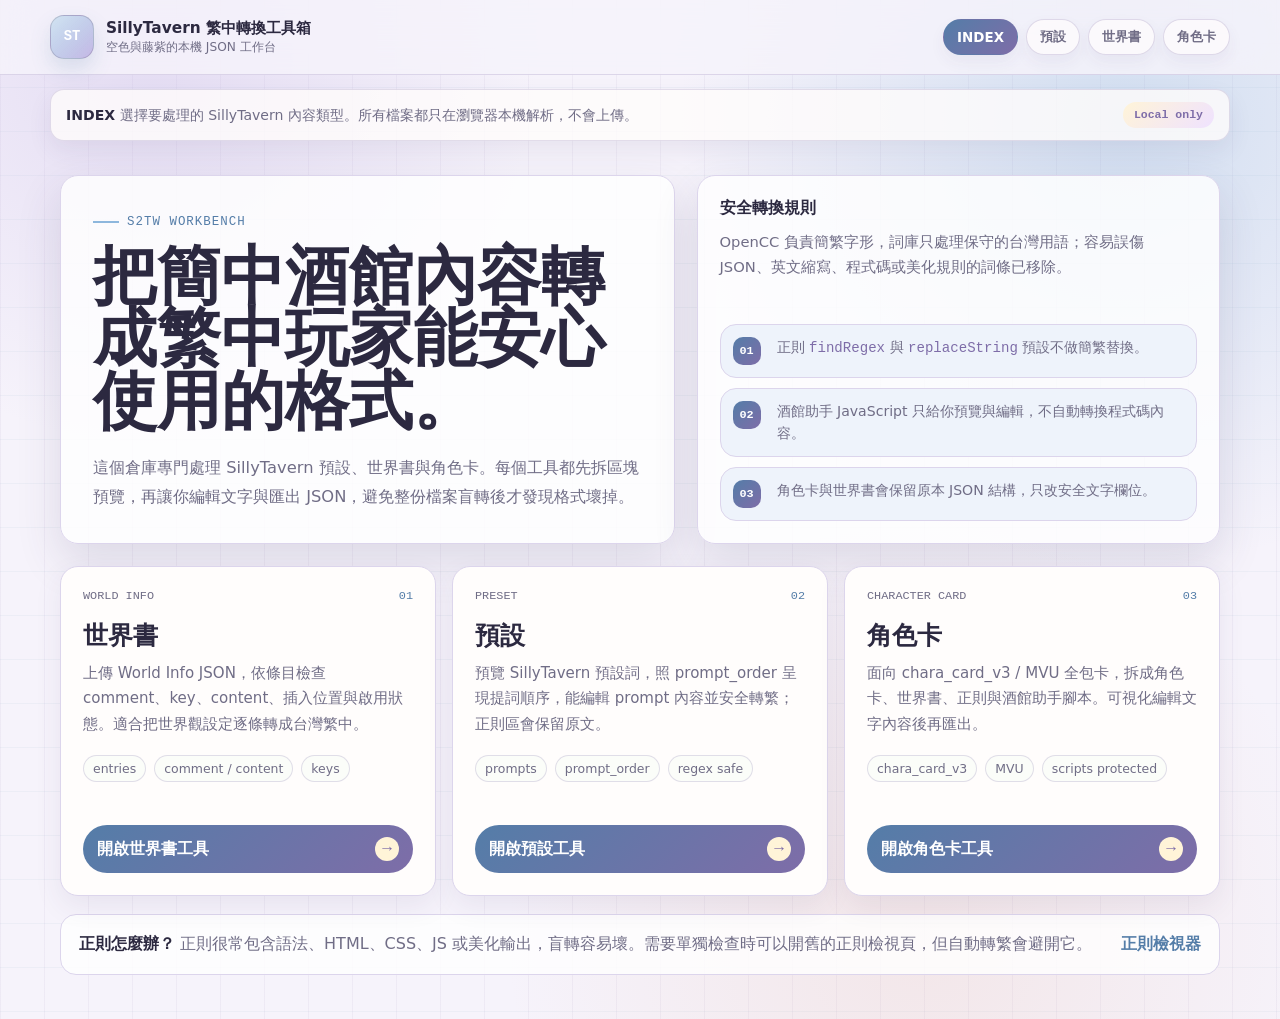
==== index.html @ 28479796 "feat: add SillyTavern conversion toolbox" ====
<!DOCTYPE html>
<html lang="zh-Hant">
<head>
  <meta charset="UTF-8">
  <meta name="viewport" content="width=device-width, initial-scale=1.0">
  <title>SillyTavern 繁中轉換工具箱</title>
  <meta name="description" content="協助繁體中文玩家安全預覽、編輯並轉換簡體中文 SillyTavern 內容。">
  <style>
    :root {
      --bg: #f6f3fb;
      --ink: #2c2940;
      --muted: #706d86;
      --line: #dcd5ec;
      --panel: #fffdfc;
      --panel-2: #eef3fb;
      --accent: #8db7dd;
      --accent-dark: #547da8;
      --spark: #c7b8e6;
      --warn: #a85d6d;
      --shadow: 0 18px 45px rgba(67, 56, 101, 0.14);
      --mono: "Fira Code", "Cascadia Code", Consolas, monospace;
      --sans: "Noto Sans TC", "Microsoft JhengHei", system-ui, -apple-system, BlinkMacSystemFont, sans-serif;
    }

    * { box-sizing: border-box; }

    body {
      margin: 0;
      min-height: 100vh;
      background:
        radial-gradient(circle at 12% 6%, rgba(199, 184, 230, 0.38), transparent 24rem),
        radial-gradient(circle at 88% 12%, rgba(141, 183, 221, 0.34), transparent 28rem),
        linear-gradient(90deg, rgba(126, 109, 168, 0.07) 1px, transparent 1px),
        linear-gradient(0deg, rgba(84, 125, 168, 0.055) 1px, transparent 1px),
        var(--bg);
      background-size: auto, auto, 44px 44px, 44px 44px, auto;
      color: var(--ink);
      font-family: var(--sans);
    }

    a { color: inherit; text-decoration: none; }

    .shell {
      width: min(1160px, calc(100% - 32px));
      margin: 0 auto;
      padding: 34px 0 44px;
    }

    .topbar {
      display: flex;
      justify-content: space-between;
      align-items: center;
      gap: 16px;
      margin-bottom: 34px;
    }

    .brand {
      display: flex;
      align-items: center;
      gap: 12px;
      min-width: 0;
    }

    .mark {
      width: 42px;
      height: 42px;
      border: 1px solid var(--ink);
      border-radius: 14px;
      display: grid;
      place-items: center;
      background: linear-gradient(135deg, var(--accent), var(--spark));
      box-shadow: 0 10px 22px rgba(84, 125, 168, 0.2);
      color: #fff;
      font-family: var(--mono);
      font-weight: 700;
    }

    .brand strong {
      display: block;
      font-size: 1rem;
      letter-spacing: 0.02em;
    }

    .brand span {
      display: block;
      color: var(--muted);
      font-size: 0.82rem;
      margin-top: 2px;
    }

    .status-pill {
      border: 1px solid var(--line);
      background: rgba(255, 255, 255, 0.7);
      border-radius: 999px;
      padding: 8px 12px;
      color: var(--muted);
      font-size: 0.82rem;
      white-space: nowrap;
    }

    .hero {
      display: grid;
      grid-template-columns: minmax(0, 1.08fr) minmax(300px, 0.92fr);
      gap: 22px;
      align-items: stretch;
      margin-bottom: 22px;
    }

    .intro,
    .policy {
      background: rgba(255, 255, 255, 0.82);
      border: 1px solid var(--line);
      border-radius: 18px;
      box-shadow: var(--shadow);
    }

    .intro {
      padding: 32px;
    }

    .eyebrow {
      display: inline-flex;
      gap: 8px;
      align-items: center;
      color: var(--accent-dark);
      font-family: var(--mono);
      font-size: 0.78rem;
      text-transform: uppercase;
      letter-spacing: 0.08em;
      margin-bottom: 16px;
    }

    .eyebrow::before {
      content: "";
      width: 26px;
      height: 2px;
      background: var(--accent);
    }

    h1 {
      margin: 0;
      max-width: 720px;
      font-size: clamp(2.1rem, 5vw, 4.6rem);
      line-height: 0.98;
      letter-spacing: 0;
    }

    .lead {
      max-width: 680px;
      margin: 20px 0 0;
      color: var(--muted);
      font-size: 1.02rem;
      line-height: 1.8;
    }

    .policy {
      padding: 22px;
      display: grid;
      align-content: space-between;
      gap: 18px;
    }

    .policy h2 {
      margin: 0 0 10px;
      font-size: 1rem;
    }

    .policy p {
      margin: 0;
      color: var(--muted);
      line-height: 1.7;
      font-size: 0.92rem;
    }

    .rules {
      display: grid;
      gap: 10px;
    }

    .rule {
      display: grid;
      grid-template-columns: 34px 1fr;
      gap: 10px;
      align-items: start;
      padding: 12px;
      border: 1px solid var(--line);
      border-radius: 16px;
      background: var(--panel-2);
    }

    .rule b {
      width: 28px;
      height: 28px;
      display: grid;
      place-items: center;
      border-radius: 10px;
      background: linear-gradient(135deg, var(--accent-dark), #7e6da8);
      color: #fff;
      font-family: var(--mono);
      font-size: 0.74rem;
    }

    .rule span {
      color: var(--muted);
      font-size: 0.88rem;
      line-height: 1.55;
    }

    .tools {
      display: grid;
      grid-template-columns: repeat(3, minmax(0, 1fr));
      gap: 16px;
      margin-bottom: 18px;
    }

    .tool-card {
      min-height: 330px;
      display: grid;
      align-content: space-between;
      gap: 22px;
      padding: 22px;
      border: 1px solid var(--line);
      border-radius: 18px;
      background: var(--panel);
      box-shadow: 0 10px 28px rgba(67, 56, 101, 0.08);
      transition: transform 0.18s ease, box-shadow 0.18s ease, border-color 0.18s ease;
    }

    .tool-card:hover {
      transform: translateY(-4px);
      border-color: var(--accent);
      box-shadow: 0 18px 42px rgba(84, 125, 168, 0.2);
    }

    .tool-kicker {
      display: flex;
      justify-content: space-between;
      gap: 12px;
      align-items: center;
      color: var(--muted);
      font-family: var(--mono);
      font-size: 0.74rem;
      text-transform: uppercase;
    }

    .tool-index {
      color: var(--accent-dark);
    }

    .tool-card h2 {
      margin: 18px 0 10px;
      font-size: 1.55rem;
      line-height: 1.18;
    }

    .tool-card p {
      margin: 0;
      color: var(--muted);
      line-height: 1.7;
      font-size: 0.94rem;
    }

    .tags {
      display: flex;
      flex-wrap: wrap;
      gap: 8px;
      margin-top: 18px;
    }

    .tag {
      border: 1px solid var(--line);
      border-radius: 999px;
      padding: 5px 9px;
      color: var(--muted);
      background: #fbfdf9;
      font-size: 0.78rem;
    }

    .open {
      display: inline-flex;
      align-items: center;
      justify-content: space-between;
      gap: 12px;
      width: 100%;
      border-radius: 999px;
      padding: 12px 14px;
      background: linear-gradient(135deg, var(--accent-dark), #7e6da8);
      color: #fff;
      font-weight: 700;
    }

    .open span {
      width: 24px;
      height: 24px;
      display: grid;
      place-items: center;
      border-radius: 50%;
      background: #fff4d8;
      color: #7e6da8;
      font-family: var(--mono);
    }

    .note-row {
      display: grid;
      grid-template-columns: minmax(0, 1fr) auto;
      gap: 16px;
      align-items: center;
      border: 1px solid var(--line);
      border-radius: 16px;
      padding: 16px 18px;
      background: rgba(255, 255, 255, 0.82);
      color: var(--muted);
      line-height: 1.65;
    }

    .note-row strong {
      color: var(--ink);
    }

    .text-link {
      color: var(--accent-dark);
      font-weight: 700;
      white-space: nowrap;
    }

    @media (max-width: 900px) {
      .hero,
      .tools,
      .note-row {
        grid-template-columns: 1fr;
      }

      .intro {
        padding: 24px;
      }

      .tool-card {
        min-height: auto;
      }
    }

    @media (max-width: 620px) {
      .shell {
        width: min(100% - 20px, 1160px);
        padding-top: 18px;
      }

      .topbar {
        align-items: flex-start;
        flex-direction: column;
      }

      .status-pill {
        white-space: normal;
      }
    }
  </style>
  <link rel="stylesheet" href="assets/toolbox-theme.css">
  <script defer src="assets/toolbox-nav.js"></script>
</head>
<body>
  <div class="shell">
    <section class="hero" aria-labelledby="main-title">
      <div class="intro">
        <div class="eyebrow">S2TW WORKBENCH</div>
        <h1 id="main-title">把簡中酒館內容轉成繁中玩家能安心使用的格式。</h1>
        <p class="lead">
          這個倉庫專門處理 SillyTavern 預設、世界書與角色卡。每個工具都先拆區塊預覽，再讓你編輯文字與匯出 JSON，避免整份檔案盲轉後才發現格式壞掉。
        </p>
      </div>

      <aside class="policy" aria-label="安全轉換規則">
        <div>
          <h2>安全轉換規則</h2>
          <p>OpenCC 負責簡繁字形，詞庫只處理保守的台灣用語；容易誤傷 JSON、英文縮寫、程式碼或美化規則的詞條已移除。</p>
        </div>
        <div class="rules">
          <div class="rule"><b>01</b><span>正則 <code>findRegex</code> 與 <code>replaceString</code> 預設不做簡繁替換。</span></div>
          <div class="rule"><b>02</b><span>酒館助手 JavaScript 只給你預覽與編輯，不自動轉換程式碼內容。</span></div>
          <div class="rule"><b>03</b><span>角色卡與世界書會保留原本 JSON 結構，只改安全文字欄位。</span></div>
        </div>
      </aside>
    </section>

    <main class="tools" aria-label="工具入口">
      <a class="tool-card" href="worldinfo-viewer.html">
        <span>
          <span class="tool-kicker"><span>World Info</span><span class="tool-index">01</span></span>
          <h2>世界書</h2>
          <p>上傳 World Info JSON，依條目檢查 comment、key、content、插入位置與啟用狀態。適合把世界觀設定逐條轉成台灣繁中。</p>
          <span class="tags">
            <span class="tag">entries</span>
            <span class="tag">comment / content</span>
            <span class="tag">keys</span>
          </span>
        </span>
        <span class="open">開啟世界書工具 <span>→</span></span>
      </a>

      <a class="tool-card" href="preset-viewer.html">
        <span>
          <span class="tool-kicker"><span>Preset</span><span class="tool-index">02</span></span>
          <h2>預設</h2>
          <p>預覽 SillyTavern 預設詞，照 prompt_order 呈現提詞順序，能編輯 prompt 內容並安全轉繁；正則區會保留原文。</p>
          <span class="tags">
            <span class="tag">prompts</span>
            <span class="tag">prompt_order</span>
            <span class="tag">regex safe</span>
          </span>
        </span>
        <span class="open">開啟預設工具 <span>→</span></span>
      </a>

      <a class="tool-card" href="character-card-viewer.html">
        <span>
          <span class="tool-kicker"><span>Character Card</span><span class="tool-index">03</span></span>
          <h2>角色卡</h2>
          <p>面向 chara_card_v3 / MVU 全包卡，拆成角色卡、世界書、正則與酒館助手腳本。可視化編輯文字內容後再匯出。</p>
          <span class="tags">
            <span class="tag">chara_card_v3</span>
            <span class="tag">MVU</span>
            <span class="tag">scripts protected</span>
          </span>
        </span>
        <span class="open">開啟角色卡工具 <span>→</span></span>
      </a>
    </main>

    <section class="note-row">
      <span><strong>正則怎麼辦？</strong> 正則很常包含語法、HTML、CSS、JS 或美化輸出，盲轉容易壞。需要單獨檢查時可以開舊的正則檢視頁，但自動轉繁會避開它。</span>
      <a class="text-link" href="regex-viewer.html">正則檢視器</a>
    </section>
  </div>
</body>
</html>
---- assets/toolbox-theme.css ----
:root {
  --tool-bg: #f6f3fb;
  --tool-ink: #2c2940;
  --tool-muted: #706d86;
  --tool-line: #dcd5ec;
  --tool-panel: rgba(255, 253, 252, 0.9);
  --tool-panel-solid: #fffdfc;
  --tool-panel-soft: #eef3fb;
  --tool-blue: #8db7dd;
  --tool-blue-dark: #547da8;
  --tool-lavender: #c7b8e6;
  --tool-lavender-dark: #7e6da8;
  --tool-mint: #a9cdbb;
  --tool-peach: #e6b39f;
  --tool-cream: #fff4d8;
  --tool-danger: #a85d6d;
  --tool-shadow: 0 18px 42px rgba(67, 56, 101, 0.14);
  --tool-mono: "Fira Code", "Cascadia Code", Consolas, monospace;
  --tool-sans: "Noto Sans TC", "Yu Gothic UI", "Microsoft JhengHei", system-ui, sans-serif;
}

body.toolbox-page {
  background:
    radial-gradient(circle at 12% 6%, rgba(199, 184, 230, 0.38), transparent 24rem),
    radial-gradient(circle at 88% 12%, rgba(141, 183, 221, 0.34), transparent 28rem),
    radial-gradient(circle at 72% 92%, rgba(230, 179, 159, 0.2), transparent 26rem),
    linear-gradient(90deg, rgba(126, 109, 168, 0.07) 1px, transparent 1px),
    linear-gradient(0deg, rgba(84, 125, 168, 0.055) 1px, transparent 1px),
    var(--tool-bg) !important;
  background-size: auto, auto, auto, 44px 44px, 44px 44px, auto !important;
  color: var(--tool-ink) !important;
  font-family: var(--tool-sans) !important;
}

.toolbox-nav {
  position: sticky;
  top: 0;
  z-index: 9000;
  border-bottom: 1px solid rgba(126, 109, 168, 0.22);
  background: rgba(246, 243, 251, 0.82);
  backdrop-filter: blur(18px) saturate(1.14);
}

.toolbox-nav-inner {
  width: min(1180px, calc(100% - 28px));
  min-height: 74px;
  margin: 0 auto;
  display: flex;
  align-items: center;
  justify-content: space-between;
  gap: 18px;
}

.toolbox-brand {
  display: flex;
  align-items: center;
  gap: 12px;
  min-width: 230px;
  color: var(--tool-ink);
  text-decoration: none;
}

.toolbox-mark {
  width: 44px;
  height: 44px;
  display: grid;
  place-items: center;
  border: 1px solid rgba(44, 41, 64, 0.18);
  border-radius: 14px;
  background:
    linear-gradient(135deg, rgba(255, 255, 255, 0.62), transparent),
    linear-gradient(135deg, var(--tool-blue), var(--tool-lavender));
  box-shadow: 0 10px 20px rgba(84, 125, 168, 0.18);
  color: #fff;
  font: 800 0.86rem/1 var(--tool-mono);
}

.toolbox-brand-copy strong {
  display: block;
  font-size: 0.96rem;
  line-height: 1.22;
}

.toolbox-brand-copy span {
  display: block;
  margin-top: 3px;
  color: var(--tool-muted);
  font-size: 0.76rem;
  line-height: 1.25;
}

.toolbox-links {
  display: flex;
  align-items: center;
  justify-content: flex-end;
  gap: 8px;
  flex-wrap: wrap;
}

.toolbox-link {
  display: inline-flex;
  align-items: center;
  justify-content: center;
  min-height: 36px;
  border: 1px solid rgba(126, 109, 168, 0.24);
  border-radius: 999px;
  padding: 8px 13px;
  background: rgba(255, 253, 252, 0.72);
  color: var(--tool-muted);
  text-decoration: none;
  font-weight: 800;
  font-size: 0.84rem;
  box-shadow: 0 7px 16px rgba(67, 56, 101, 0.06);
  transition: transform 0.16s ease, border-color 0.16s ease, background 0.16s ease, color 0.16s ease;
}

.toolbox-link:hover {
  transform: translateY(-1px);
  border-color: var(--tool-blue);
  color: var(--tool-blue-dark);
  background: #fff;
}

.toolbox-link.active {
  border-color: transparent;
  background: linear-gradient(135deg, var(--tool-blue-dark), var(--tool-lavender-dark));
  color: #fff;
}

.toolbox-page-note {
  width: min(1180px, calc(100% - 28px));
  margin: 14px auto 0;
  display: flex;
  justify-content: space-between;
  gap: 12px;
  align-items: center;
  border: 1px solid rgba(126, 109, 168, 0.22);
  border-radius: 14px;
  padding: 12px 15px;
  background: rgba(255, 253, 252, 0.78);
  box-shadow: 0 10px 24px rgba(67, 56, 101, 0.08);
  color: var(--tool-muted);
  font-size: 0.88rem;
  line-height: 1.58;
}

.toolbox-page-note strong {
  color: var(--tool-ink);
}

.toolbox-note-chip {
  border-radius: 999px;
  padding: 7px 11px;
  background: linear-gradient(135deg, var(--tool-cream), #efe2ff);
  color: var(--tool-lavender-dark);
  font: 800 0.72rem/1 var(--tool-mono);
  white-space: nowrap;
}

body.toolbox-page .container {
  max-width: 1180px !important;
  padding-top: 1.25rem !important;
}

body.toolbox-page .container > header:first-child,
body.toolbox-page .preset-header,
body.toolbox-page .panel,
body.toolbox-page .section,
body.toolbox-page .upload-section,
body.toolbox-page .instruction-box,
body.toolbox-page .preview-container,
body.toolbox-page .stat-card,
body.toolbox-page .edit-mode-bar,
body.toolbox-page .metric,
body.toolbox-page .item,
body.toolbox-page .entry-item {
  border-radius: 14px !important;
  border-color: rgba(126, 109, 168, 0.22) !important;
  box-shadow: var(--tool-shadow);
}

body.toolbox-page .container > header:first-child {
  padding: 1.8rem;
  background: var(--tool-panel);
  border: 1px solid var(--tool-line);
  text-align: left;
}

body.toolbox-page header h1,
body.toolbox-page .brand h1,
body.toolbox-page .preset-name {
  color: var(--tool-ink) !important;
  letter-spacing: 0 !important;
}

body.toolbox-page .subtitle,
body.toolbox-page .brand p,
body.toolbox-page .instruction-box li,
body.toolbox-page .footer-note {
  color: var(--tool-muted) !important;
}

body.toolbox-page .upload-section {
  background:
    linear-gradient(135deg, rgba(255, 255, 255, 0.8), rgba(238, 243, 251, 0.7)),
    var(--tool-panel-solid) !important;
  border-width: 1px !important;
}

body.toolbox-page .btn,
body.toolbox-page button.primary,
body.toolbox-page .open {
  border-radius: 999px !important;
}

body.toolbox-page .btn-info,
body.toolbox-page .btn-success,
body.toolbox-page .btn-warning,
body.toolbox-page button.primary {
  background: linear-gradient(135deg, var(--tool-blue-dark), var(--tool-lavender-dark)) !important;
  border-color: transparent !important;
  color: #fff !important;
}

body.toolbox-page .btn-info:hover,
body.toolbox-page .btn-success:hover,
body.toolbox-page .btn-warning:hover,
body.toolbox-page button.primary:hover {
  background: linear-gradient(135deg, #496f9b, #725f9c) !important;
}

body.toolbox-page .edit-mode-bar,
body.toolbox-page .panel,
body.toolbox-page .section,
body.toolbox-page .metric,
body.toolbox-page .item,
body.toolbox-page .entry-item {
  background: var(--tool-panel-solid) !important;
}

body.toolbox-page .section-title,
body.toolbox-page .panel-head,
body.toolbox-page .entry-header {
  background: linear-gradient(90deg, rgba(238, 243, 251, 0.92), rgba(245, 237, 255, 0.92)) !important;
  border-color: rgba(126, 109, 168, 0.22) !important;
}

body.toolbox-page textarea,
body.toolbox-page input,
body.toolbox-page select,
body.toolbox-page pre {
  border-color: rgba(126, 109, 168, 0.24) !important;
  background-color: #fffdfc !important;
}

body.toolbox-page .app {
  min-height: calc(100vh - 74px);
}

body.toolbox-page .app aside {
  top: 74px;
  height: calc(100vh - 74px);
  background:
    linear-gradient(180deg, rgba(238, 243, 251, 0.96), rgba(245, 237, 255, 0.96)) !important;
}

body.toolbox-page .tab.active {
  border-color: var(--tool-lavender) !important;
  background: #fffdfc !important;
}

body.toolbox-page .badge,
body.toolbox-page .tag {
  border-color: rgba(126, 109, 168, 0.22) !important;
}

body.toolbox-page code {
  font-family: var(--tool-mono);
  color: var(--tool-lavender-dark);
}

@media (max-width: 920px) {
  .toolbox-nav-inner {
    min-height: auto;
    padding: 12px 0;
    align-items: flex-start;
    flex-direction: column;
  }

  .toolbox-links {
    justify-content: flex-start;
  }

  .toolbox-page-note {
    align-items: flex-start;
    flex-direction: column;
  }

  body.toolbox-page .app aside {
    top: 0;
    height: auto;
  }
}

@media (max-width: 560px) {
  .toolbox-brand {
    min-width: 0;
  }

  .toolbox-link {
    flex: 1 1 calc(50% - 8px);
  }
}
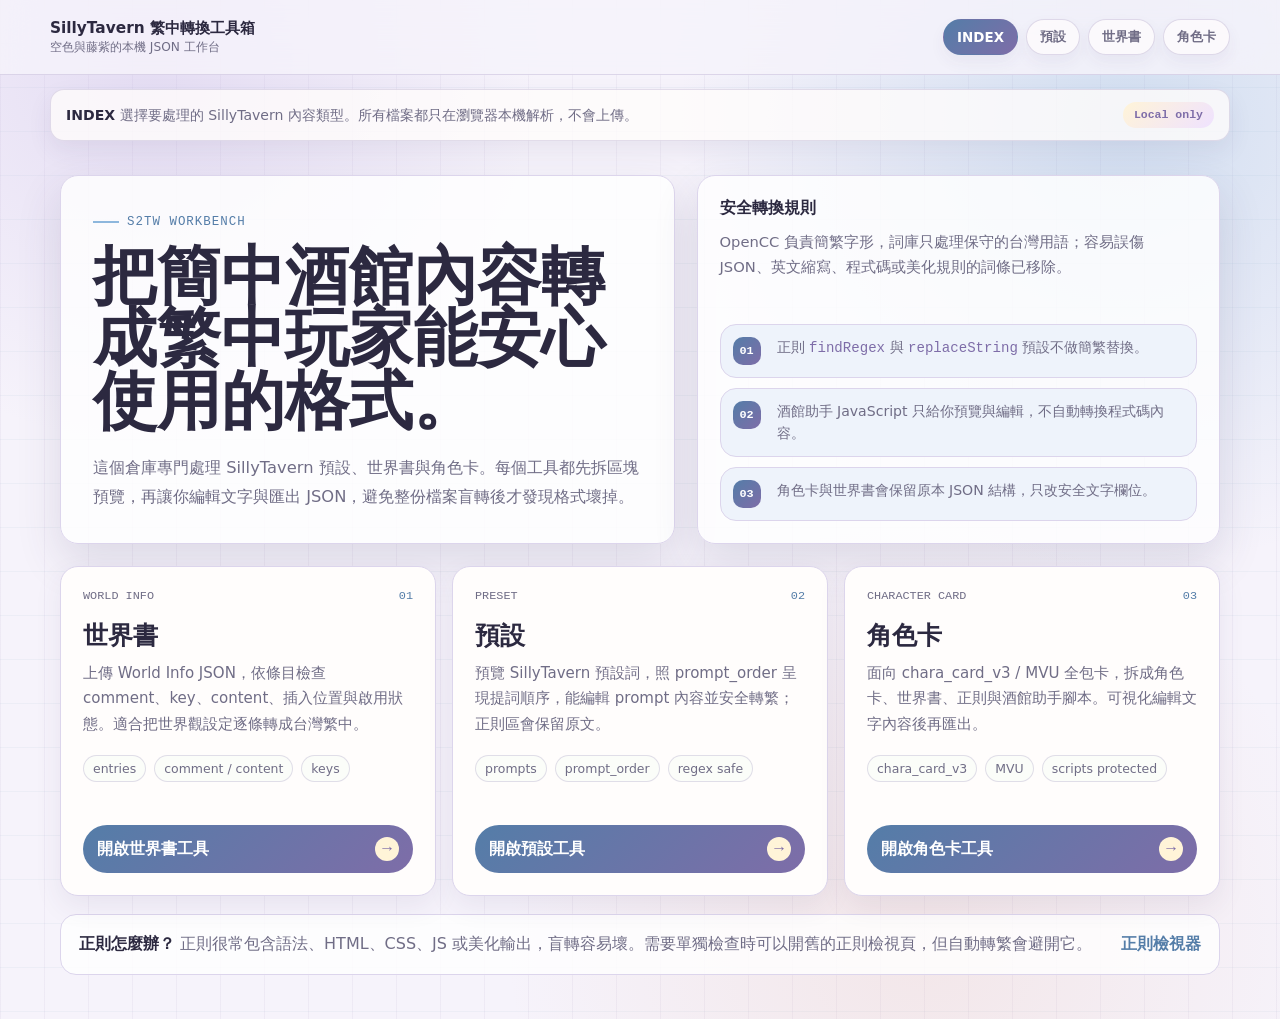
==== commit 4b4a70c9: "fix: remove placeholder logo" ====
--- a/index.html
+++ b/index.html
@@ -46,58 +46,6 @@
       padding: 34px 0 44px;
     }
 
-    .topbar {
-      display: flex;
-      justify-content: space-between;
-      align-items: center;
-      gap: 16px;
-      margin-bottom: 34px;
-    }
-
-    .brand {
-      display: flex;
-      align-items: center;
-      gap: 12px;
-      min-width: 0;
-    }
-
-    .mark {
-      width: 42px;
-      height: 42px;
-      border: 1px solid var(--ink);
-      border-radius: 14px;
-      display: grid;
-      place-items: center;
-      background: linear-gradient(135deg, var(--accent), var(--spark));
-      box-shadow: 0 10px 22px rgba(84, 125, 168, 0.2);
-      color: #fff;
-      font-family: var(--mono);
-      font-weight: 700;
-    }
-
-    .brand strong {
-      display: block;
-      font-size: 1rem;
-      letter-spacing: 0.02em;
-    }
-
-    .brand span {
-      display: block;
-      color: var(--muted);
-      font-size: 0.82rem;
-      margin-top: 2px;
-    }
-
-    .status-pill {
-      border: 1px solid var(--line);
-      background: rgba(255, 255, 255, 0.7);
-      border-radius: 999px;
-      padding: 8px 12px;
-      color: var(--muted);
-      font-size: 0.82rem;
-      white-space: nowrap;
-    }
-
     .hero {
       display: grid;
       grid-template-columns: minmax(0, 1.08fr) minmax(300px, 0.92fr);
@@ -345,20 +293,12 @@
         padding-top: 18px;
       }
 
-      .topbar {
-        align-items: flex-start;
-        flex-direction: column;
-      }
-
-      .status-pill {
-        white-space: normal;
-      }
     }
   </style>
   <link rel="stylesheet" href="assets/toolbox-theme.css">
   <script defer src="assets/toolbox-nav.js"></script>
 </head>
-<body>
+<body class="toolbox-page toolbox-home">
   <div class="shell">
     <section class="hero" aria-labelledby="main-title">
       <div class="intro">
--- a/assets/toolbox-theme.css
+++ b/assets/toolbox-theme.css
@@ -54,25 +54,10 @@
 .toolbox-brand {
   display: flex;
   align-items: center;
-  gap: 12px;
-  min-width: 230px;
+  gap: 0;
+  min-width: 250px;
   color: var(--tool-ink);
   text-decoration: none;
-}
-
-.toolbox-mark {
-  width: 44px;
-  height: 44px;
-  display: grid;
-  place-items: center;
-  border: 1px solid rgba(44, 41, 64, 0.18);
-  border-radius: 14px;
-  background:
-    linear-gradient(135deg, rgba(255, 255, 255, 0.62), transparent),
-    linear-gradient(135deg, var(--tool-blue), var(--tool-lavender));
-  box-shadow: 0 10px 20px rgba(84, 125, 168, 0.18);
-  color: #fff;
-  font: 800 0.86rem/1 var(--tool-mono);
 }
 
 .toolbox-brand-copy strong {
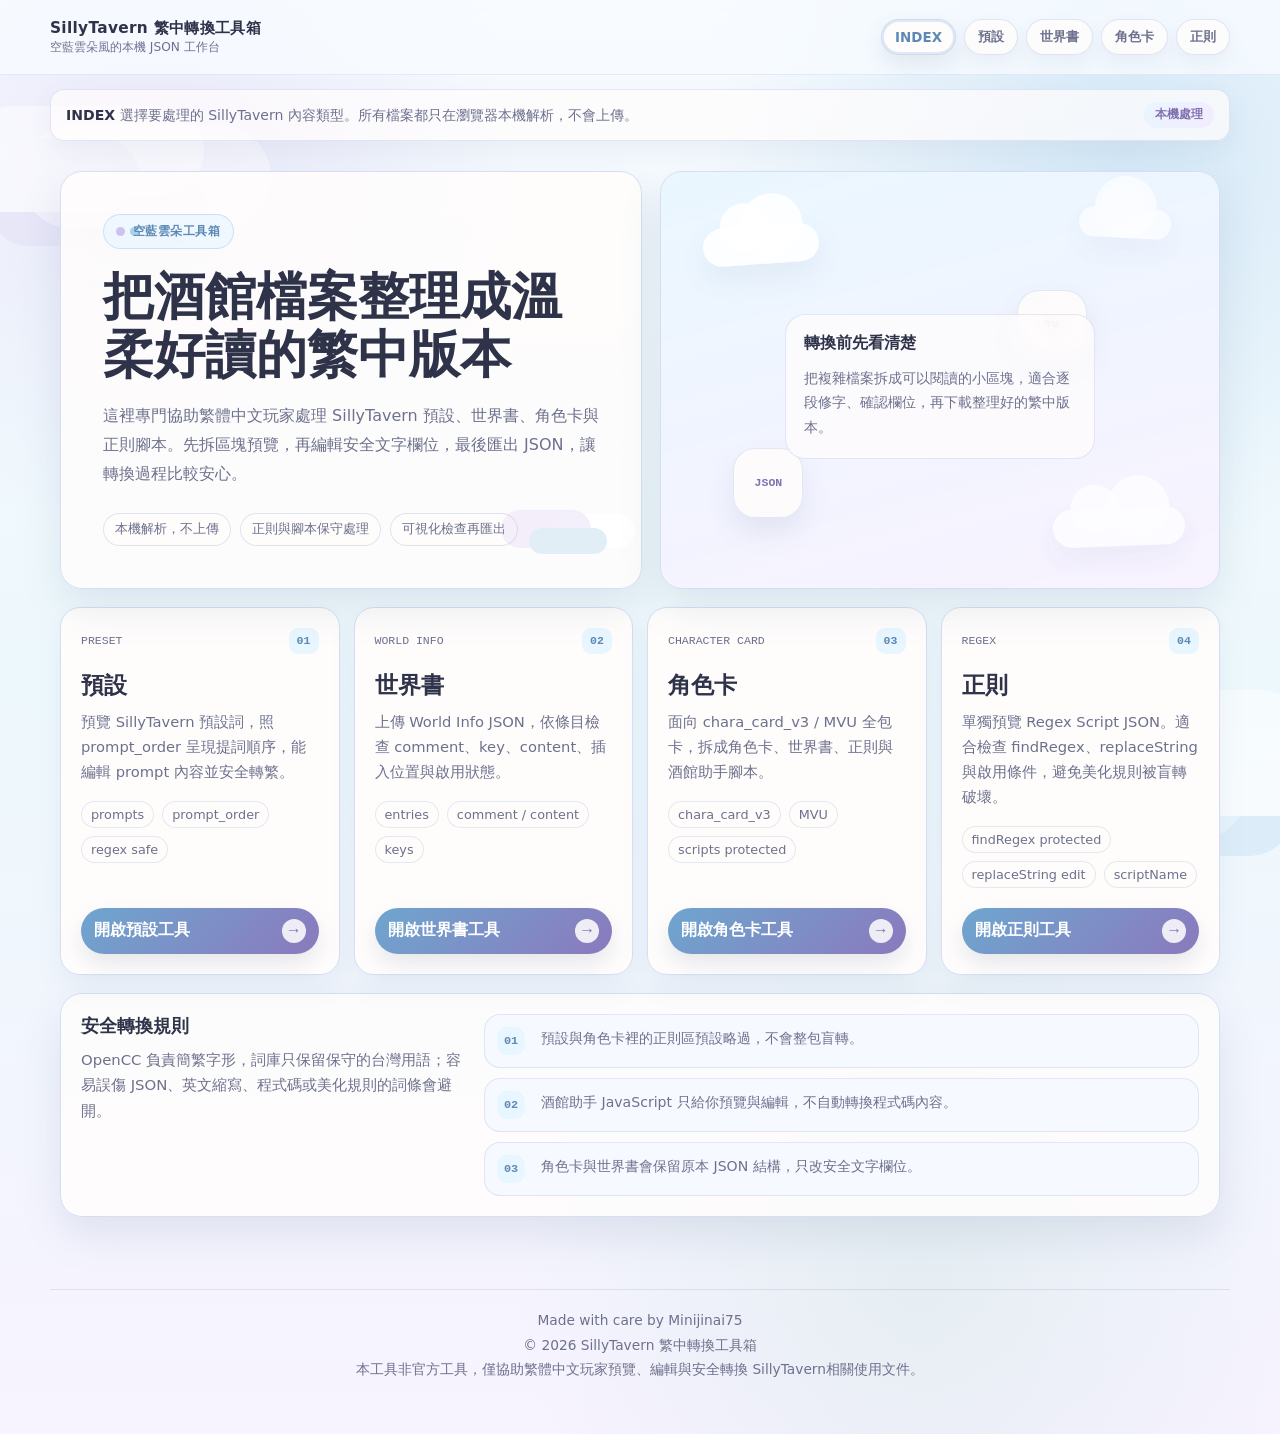
==== commit ae9ed352: "feat: refresh toolbox cloud theme" ====
--- a/index.html
+++ b/index.html
@@ -7,19 +7,21 @@
   <meta name="description" content="協助繁體中文玩家安全預覽、編輯並轉換簡體中文 SillyTavern 內容。">
   <style>
     :root {
-      --bg: #f6f3fb;
-      --ink: #2c2940;
-      --muted: #706d86;
-      --line: #dcd5ec;
-      --panel: #fffdfc;
-      --panel-2: #eef3fb;
-      --accent: #8db7dd;
-      --accent-dark: #547da8;
-      --spark: #c7b8e6;
-      --warn: #a85d6d;
-      --shadow: 0 18px 45px rgba(67, 56, 101, 0.14);
-      --mono: "Fira Code", "Cascadia Code", Consolas, monospace;
-      --sans: "Noto Sans TC", "Microsoft JhengHei", system-ui, -apple-system, BlinkMacSystemFont, sans-serif;
+      --home-ink: #2f334a;
+      --home-muted: #6d718d;
+      --home-line: #d6def3;
+      --home-card: rgba(255, 253, 252, 0.86);
+      --home-card-solid: #fffdfc;
+      --home-blue: #93c5e8;
+      --home-blue-dark: #5d89b5;
+      --home-lavender: #cfc2ef;
+      --home-lavender-dark: #8171af;
+      --home-mint: #afd8ca;
+      --home-cream: #fff3d4;
+      --home-peach: #e9b8a9;
+      --home-shadow: 0 18px 42px rgba(81, 101, 142, 0.13);
+      --home-mono: "Fira Code", "Cascadia Code", Consolas, monospace;
+      --home-sans: "Noto Sans TC", "Yu Gothic UI", "Microsoft JhengHei", system-ui, sans-serif;
     }
 
     * { box-sizing: border-box; }
@@ -27,15 +29,8 @@
     body {
       margin: 0;
       min-height: 100vh;
-      background:
-        radial-gradient(circle at 12% 6%, rgba(199, 184, 230, 0.38), transparent 24rem),
-        radial-gradient(circle at 88% 12%, rgba(141, 183, 221, 0.34), transparent 28rem),
-        linear-gradient(90deg, rgba(126, 109, 168, 0.07) 1px, transparent 1px),
-        linear-gradient(0deg, rgba(84, 125, 168, 0.055) 1px, transparent 1px),
-        var(--bg);
-      background-size: auto, auto, 44px 44px, 44px 44px, auto;
-      color: var(--ink);
-      font-family: var(--sans);
+      color: var(--home-ink);
+      font-family: var(--home-sans);
     }
 
     a { color: inherit; text-decoration: none; }
@@ -43,185 +38,286 @@
     .shell {
       width: min(1160px, calc(100% - 32px));
       margin: 0 auto;
-      padding: 34px 0 44px;
+      padding: 30px 0 44px;
     }
 
     .hero {
       display: grid;
-      grid-template-columns: minmax(0, 1.08fr) minmax(300px, 0.92fr);
-      gap: 22px;
+      grid-template-columns: minmax(0, 1.02fr) minmax(310px, 0.98fr);
+      gap: 18px;
       align-items: stretch;
-      margin-bottom: 22px;
+      margin-bottom: 18px;
     }
 
     .intro,
-    .policy {
-      background: rgba(255, 255, 255, 0.82);
-      border: 1px solid var(--line);
-      border-radius: 18px;
-      box-shadow: var(--shadow);
+    .sky-card,
+    .safety-panel {
+      border: 1px solid var(--home-line);
+      border-radius: 22px;
+      background: var(--home-card);
+      box-shadow: var(--home-shadow);
     }
 
     .intro {
-      padding: 32px;
+      position: relative;
+      overflow: hidden;
+      padding: clamp(24px, 4vw, 42px);
+    }
+
+    .intro::after {
+      content: "";
+      position: absolute;
+      right: 34px;
+      bottom: 34px;
+      width: 78px;
+      height: 26px;
+      border-radius: 999px;
+      background: rgba(147, 197, 232, 0.26);
+      box-shadow:
+        -22px -12px 0 6px rgba(207, 194, 239, 0.24),
+        24px -10px 0 4px rgba(255, 255, 255, 0.74);
     }
 
     .eyebrow {
       display: inline-flex;
+      align-items: center;
       gap: 8px;
-      align-items: center;
-      color: var(--accent-dark);
-      font-family: var(--mono);
+      margin-bottom: 18px;
+      padding: 8px 12px;
+      border: 1px solid rgba(147, 197, 232, 0.42);
+      border-radius: 999px;
+      background: rgba(232, 246, 255, 0.68);
+      color: var(--home-blue-dark);
       font-size: 0.78rem;
-      text-transform: uppercase;
-      letter-spacing: 0.08em;
-      margin-bottom: 16px;
+      font-weight: 800;
+      letter-spacing: 0.04em;
     }
 
     .eyebrow::before {
       content: "";
-      width: 26px;
-      height: 2px;
-      background: var(--accent);
+      width: 9px;
+      height: 9px;
+      border-radius: 999px;
+      background: var(--home-lavender);
+      box-shadow: 14px 0 0 rgba(147, 197, 232, 0.78);
     }
 
     h1 {
+      max-width: 680px;
       margin: 0;
-      max-width: 720px;
-      font-size: clamp(2.1rem, 5vw, 4.6rem);
-      line-height: 0.98;
+      font-size: clamp(2rem, 4vw, 3.35rem);
+      line-height: 1.14;
       letter-spacing: 0;
     }
 
     .lead {
-      max-width: 680px;
-      margin: 20px 0 0;
-      color: var(--muted);
-      font-size: 1.02rem;
-      line-height: 1.8;
-    }
-
-    .policy {
-      padding: 22px;
+      max-width: 650px;
+      margin: 18px 0 0;
+      color: var(--home-muted);
+      font-size: 1rem;
+      line-height: 1.82;
+    }
+
+    .quick-tags {
+      display: flex;
+      flex-wrap: wrap;
+      gap: 9px;
+      margin-top: 24px;
+    }
+
+    .quick-tags span,
+    .tag {
+      display: inline-flex;
+      align-items: center;
+      border: 1px solid rgba(137, 156, 205, 0.26);
+      border-radius: 999px;
+      background: rgba(255, 253, 252, 0.78);
+      color: var(--home-muted);
+      font-size: 0.8rem;
+    }
+
+    .quick-tags span { padding: 7px 11px; }
+    .tag { padding: 5px 9px; }
+
+    .sky-card {
+      position: relative;
+      min-height: 310px;
+      overflow: hidden;
+      padding: 24px;
+      background:
+        linear-gradient(165deg, rgba(232, 246, 255, 0.92), rgba(247, 241, 255, 0.9)),
+        var(--home-card-solid);
+    }
+
+    .cloud {
+      position: absolute;
+      display: block;
+      width: 116px;
+      height: 38px;
+      border-radius: 999px;
+      background: rgba(255, 255, 255, 0.88);
+      box-shadow: 0 12px 30px rgba(81, 101, 142, 0.08);
+    }
+
+    .cloud::before,
+    .cloud::after {
+      content: "";
+      position: absolute;
+      border-radius: 999px;
+      background: inherit;
+    }
+
+    .cloud::before {
+      width: 48px;
+      height: 48px;
+      left: 18px;
+      top: -24px;
+    }
+
+    .cloud::after {
+      width: 62px;
+      height: 62px;
+      right: 15px;
+      top: -32px;
+    }
+
+    .cloud-one {
+      top: 54px;
+      left: 42px;
+      transform: rotate(-4deg);
+    }
+
+    .cloud-two {
+      width: 92px;
+      height: 30px;
+      top: 36px;
+      right: 48px;
+      opacity: 0.72;
+      transform: rotate(3deg);
+    }
+
+    .cloud-three {
+      width: 132px;
+      bottom: 42px;
+      right: 34px;
+      opacity: 0.78;
+      transform: rotate(-2deg);
+    }
+
+    .float-badge {
+      position: absolute;
+      display: grid;
+      place-items: center;
+      width: 70px;
+      height: 70px;
+      border: 1px solid rgba(137, 156, 205, 0.22);
+      border-radius: 22px;
+      background: rgba(255, 253, 252, 0.82);
+      color: var(--home-lavender-dark);
+      font-family: var(--home-mono);
+      font-size: 0.72rem;
+      font-weight: 800;
+      box-shadow: 0 14px 28px rgba(81, 101, 142, 0.1);
+    }
+
+    .badge-json { left: 72px; bottom: 70px; }
+    .badge-tw { right: 132px; top: 118px; }
+
+    .mini-board {
+      position: relative;
+      z-index: 1;
+      width: min(310px, 100%);
+      margin: 118px auto 0;
+      border: 1px solid rgba(137, 156, 205, 0.22);
+      border-radius: 20px;
+      padding: 18px;
+      background: rgba(255, 253, 252, 0.72);
+      backdrop-filter: blur(10px);
+    }
+
+    .mini-board strong {
+      display: block;
+      margin-bottom: 12px;
+      font-size: 1rem;
+    }
+
+    .mini-board p {
+      margin: 0;
+      color: var(--home-muted);
+      font-size: 0.9rem;
+      line-height: 1.72;
+    }
+
+    .tools {
+      display: grid;
+      grid-template-columns: repeat(4, minmax(0, 1fr));
+      gap: 14px;
+      margin-bottom: 18px;
+    }
+
+    .tool-card {
+      min-height: 292px;
       display: grid;
       align-content: space-between;
-      gap: 18px;
-    }
-
-    .policy h2 {
-      margin: 0 0 10px;
-      font-size: 1rem;
-    }
-
-    .policy p {
-      margin: 0;
-      color: var(--muted);
-      line-height: 1.7;
-      font-size: 0.92rem;
-    }
-
-    .rules {
-      display: grid;
-      gap: 10px;
-    }
-
-    .rule {
-      display: grid;
-      grid-template-columns: 34px 1fr;
-      gap: 10px;
-      align-items: start;
-      padding: 12px;
-      border: 1px solid var(--line);
-      border-radius: 16px;
-      background: var(--panel-2);
-    }
-
-    .rule b {
-      width: 28px;
-      height: 28px;
-      display: grid;
-      place-items: center;
-      border-radius: 10px;
-      background: linear-gradient(135deg, var(--accent-dark), #7e6da8);
-      color: #fff;
-      font-family: var(--mono);
-      font-size: 0.74rem;
-    }
-
-    .rule span {
-      color: var(--muted);
-      font-size: 0.88rem;
-      line-height: 1.55;
-    }
-
-    .tools {
-      display: grid;
-      grid-template-columns: repeat(3, minmax(0, 1fr));
-      gap: 16px;
-      margin-bottom: 18px;
-    }
-
-    .tool-card {
-      min-height: 330px;
-      display: grid;
-      align-content: space-between;
-      gap: 22px;
-      padding: 22px;
-      border: 1px solid var(--line);
-      border-radius: 18px;
-      background: var(--panel);
-      box-shadow: 0 10px 28px rgba(67, 56, 101, 0.08);
+      gap: 20px;
+      padding: 20px;
+      border: 1px solid var(--home-line);
+      border-radius: 20px;
+      background: var(--home-card-solid);
+      box-shadow: 0 12px 28px rgba(81, 101, 142, 0.08);
       transition: transform 0.18s ease, box-shadow 0.18s ease, border-color 0.18s ease;
     }
 
     .tool-card:hover {
       transform: translateY(-4px);
-      border-color: var(--accent);
-      box-shadow: 0 18px 42px rgba(84, 125, 168, 0.2);
-    }
+      border-color: rgba(147, 197, 232, 0.76);
+      box-shadow: 0 18px 38px rgba(81, 101, 142, 0.15);
+    }
+
+    .tool-card[data-tone="lavender"]:hover { border-color: rgba(207, 194, 239, 0.82); }
+    .tool-card[data-tone="mint"]:hover { border-color: rgba(175, 216, 202, 0.82); }
+    .tool-card[data-tone="peach"]:hover { border-color: rgba(233, 184, 169, 0.82); }
 
     .tool-kicker {
       display: flex;
       justify-content: space-between;
       gap: 12px;
       align-items: center;
-      color: var(--muted);
-      font-family: var(--mono);
-      font-size: 0.74rem;
+      color: var(--home-muted);
+      font-family: var(--home-mono);
+      font-size: 0.72rem;
       text-transform: uppercase;
     }
 
     .tool-index {
-      color: var(--accent-dark);
+      display: inline-grid;
+      place-items: center;
+      min-width: 30px;
+      height: 26px;
+      border-radius: 9px;
+      background: #e8f6ff;
+      color: var(--home-blue-dark);
+      font-weight: 800;
     }
 
     .tool-card h2 {
       margin: 18px 0 10px;
-      font-size: 1.55rem;
-      line-height: 1.18;
+      font-size: 1.42rem;
+      line-height: 1.2;
     }
 
     .tool-card p {
       margin: 0;
-      color: var(--muted);
+      color: var(--home-muted);
       line-height: 1.7;
-      font-size: 0.94rem;
+      font-size: 0.92rem;
     }
 
     .tags {
       display: flex;
       flex-wrap: wrap;
       gap: 8px;
-      margin-top: 18px;
-    }
-
-    .tag {
-      border: 1px solid var(--line);
-      border-radius: 999px;
-      padding: 5px 9px;
-      color: var(--muted);
-      background: #fbfdf9;
-      font-size: 0.78rem;
+      margin-top: 17px;
     }
 
     .open {
@@ -231,10 +327,11 @@
       gap: 12px;
       width: 100%;
       border-radius: 999px;
-      padding: 12px 14px;
-      background: linear-gradient(135deg, var(--accent-dark), #7e6da8);
+      padding: 11px 13px;
+      background: linear-gradient(135deg, #6ea6cf, #8b79bd);
       color: #fff;
-      font-weight: 700;
+      font-weight: 800;
+      box-shadow: 0 10px 22px rgba(81, 101, 142, 0.14);
     }
 
     .open span {
@@ -243,47 +340,73 @@
       display: grid;
       place-items: center;
       border-radius: 50%;
-      background: #fff4d8;
-      color: #7e6da8;
-      font-family: var(--mono);
-    }
-
-    .note-row {
-      display: grid;
-      grid-template-columns: minmax(0, 1fr) auto;
-      gap: 16px;
-      align-items: center;
-      border: 1px solid var(--line);
+      background: rgba(255, 255, 255, 0.86);
+      color: var(--home-lavender-dark);
+      font-family: var(--home-mono);
+    }
+
+    .safety-panel {
+      padding: 20px;
+      display: grid;
+      grid-template-columns: minmax(0, 0.7fr) minmax(0, 1.3fr);
+      gap: 18px;
+      align-items: start;
+    }
+
+    .safety-panel h2 {
+      margin: 0 0 10px;
+      font-size: 1.1rem;
+    }
+
+    .safety-panel p {
+      margin: 0;
+      color: var(--home-muted);
+      line-height: 1.72;
+      font-size: 0.93rem;
+    }
+
+    .rules {
+      display: grid;
+      gap: 10px;
+    }
+
+    .rule {
+      display: grid;
+      grid-template-columns: 34px 1fr;
+      gap: 10px;
+      align-items: start;
+      padding: 12px;
+      border: 1px solid rgba(137, 156, 205, 0.22);
       border-radius: 16px;
-      padding: 16px 18px;
-      background: rgba(255, 255, 255, 0.82);
-      color: var(--muted);
-      line-height: 1.65;
-    }
-
-    .note-row strong {
-      color: var(--ink);
-    }
-
-    .text-link {
-      color: var(--accent-dark);
-      font-weight: 700;
-      white-space: nowrap;
-    }
-
-    @media (max-width: 900px) {
+      background: rgba(244, 248, 255, 0.78);
+    }
+
+    .rule b {
+      width: 28px;
+      height: 28px;
+      display: grid;
+      place-items: center;
+      border-radius: 10px;
+      background: #e8f6ff;
+      color: var(--home-blue-dark);
+      font-family: var(--home-mono);
+      font-size: 0.74rem;
+    }
+
+    .rule span {
+      color: var(--home-muted);
+      font-size: 0.88rem;
+      line-height: 1.58;
+    }
+
+    @media (max-width: 1020px) {
       .hero,
-      .tools,
-      .note-row {
+      .safety-panel {
         grid-template-columns: 1fr;
       }
 
-      .intro {
-        padding: 24px;
-      }
-
-      .tool-card {
-        min-height: auto;
+      .tools {
+        grid-template-columns: repeat(2, minmax(0, 1fr));
       }
     }
 
@@ -293,6 +416,27 @@
         padding-top: 18px;
       }
 
+      .tools {
+        grid-template-columns: 1fr;
+      }
+
+      .intro,
+      .sky-card,
+      .safety-panel {
+        border-radius: 18px;
+      }
+
+      .sky-card {
+        min-height: 260px;
+      }
+
+      .mini-board {
+        margin-top: 96px;
+      }
+
+      .badge-tw {
+        right: 42px;
+      }
     }
   </style>
   <link rel="stylesheet" href="assets/toolbox-theme.css">
@@ -302,32 +446,51 @@
   <div class="shell">
     <section class="hero" aria-labelledby="main-title">
       <div class="intro">
-        <div class="eyebrow">S2TW WORKBENCH</div>
-        <h1 id="main-title">把簡中酒館內容轉成繁中玩家能安心使用的格式。</h1>
+        <div class="eyebrow">空藍雲朵工具箱</div>
+        <h1 id="main-title">把酒館檔案整理成溫柔好讀的繁中版本</h1>
         <p class="lead">
-          這個倉庫專門處理 SillyTavern 預設、世界書與角色卡。每個工具都先拆區塊預覽，再讓你編輯文字與匯出 JSON，避免整份檔案盲轉後才發現格式壞掉。
+          這裡專門協助繁體中文玩家處理 SillyTavern 預設、世界書、角色卡與正則腳本。先拆區塊預覽，再編輯安全文字欄位，最後匯出 JSON，讓轉換過程比較安心。
         </p>
+        <div class="quick-tags" aria-label="工具特色">
+          <span>本機解析，不上傳</span>
+          <span>正則與腳本保守處理</span>
+          <span>可視化檢查再匯出</span>
+        </div>
       </div>
 
-      <aside class="policy" aria-label="安全轉換規則">
-        <div>
-          <h2>安全轉換規則</h2>
-          <p>OpenCC 負責簡繁字形，詞庫只處理保守的台灣用語；容易誤傷 JSON、英文縮寫、程式碼或美化規則的詞條已移除。</p>
+      <div class="sky-card" aria-label="空藍雲朵裝飾">
+        <span class="cloud cloud-one"></span>
+        <span class="cloud cloud-two"></span>
+        <span class="cloud cloud-three"></span>
+        <span class="float-badge badge-json">JSON</span>
+        <span class="float-badge badge-tw">TW</span>
+        <div class="mini-board">
+          <strong>轉換前先看清楚</strong>
+          <p>把複雜檔案拆成可以閱讀的小區塊，適合逐段修字、確認欄位，再下載整理好的繁中版本。</p>
         </div>
-        <div class="rules">
-          <div class="rule"><b>01</b><span>正則 <code>findRegex</code> 與 <code>replaceString</code> 預設不做簡繁替換。</span></div>
-          <div class="rule"><b>02</b><span>酒館助手 JavaScript 只給你預覽與編輯，不自動轉換程式碼內容。</span></div>
-          <div class="rule"><b>03</b><span>角色卡與世界書會保留原本 JSON 結構，只改安全文字欄位。</span></div>
-        </div>
-      </aside>
+      </div>
     </section>
 
     <main class="tools" aria-label="工具入口">
-      <a class="tool-card" href="worldinfo-viewer.html">
+      <a class="tool-card" href="preset-viewer.html" data-tone="blue">
         <span>
-          <span class="tool-kicker"><span>World Info</span><span class="tool-index">01</span></span>
+          <span class="tool-kicker"><span>Preset</span><span class="tool-index">01</span></span>
+          <h2>預設</h2>
+          <p>預覽 SillyTavern 預設詞，照 prompt_order 呈現提詞順序，能編輯 prompt 內容並安全轉繁。</p>
+          <span class="tags">
+            <span class="tag">prompts</span>
+            <span class="tag">prompt_order</span>
+            <span class="tag">regex safe</span>
+          </span>
+        </span>
+        <span class="open">開啟預設工具 <span>→</span></span>
+      </a>
+
+      <a class="tool-card" href="worldinfo-viewer.html" data-tone="mint">
+        <span>
+          <span class="tool-kicker"><span>World Info</span><span class="tool-index">02</span></span>
           <h2>世界書</h2>
-          <p>上傳 World Info JSON，依條目檢查 comment、key、content、插入位置與啟用狀態。適合把世界觀設定逐條轉成台灣繁中。</p>
+          <p>上傳 World Info JSON，依條目檢查 comment、key、content、插入位置與啟用狀態。</p>
           <span class="tags">
             <span class="tag">entries</span>
             <span class="tag">comment / content</span>
@@ -337,25 +500,11 @@
         <span class="open">開啟世界書工具 <span>→</span></span>
       </a>
 
-      <a class="tool-card" href="preset-viewer.html">
-        <span>
-          <span class="tool-kicker"><span>Preset</span><span class="tool-index">02</span></span>
-          <h2>預設</h2>
-          <p>預覽 SillyTavern 預設詞，照 prompt_order 呈現提詞順序，能編輯 prompt 內容並安全轉繁；正則區會保留原文。</p>
-          <span class="tags">
-            <span class="tag">prompts</span>
-            <span class="tag">prompt_order</span>
-            <span class="tag">regex safe</span>
-          </span>
-        </span>
-        <span class="open">開啟預設工具 <span>→</span></span>
-      </a>
-
-      <a class="tool-card" href="character-card-viewer.html">
+      <a class="tool-card" href="character-card-viewer.html" data-tone="lavender">
         <span>
           <span class="tool-kicker"><span>Character Card</span><span class="tool-index">03</span></span>
           <h2>角色卡</h2>
-          <p>面向 chara_card_v3 / MVU 全包卡，拆成角色卡、世界書、正則與酒館助手腳本。可視化編輯文字內容後再匯出。</p>
+          <p>面向 chara_card_v3 / MVU 全包卡，拆成角色卡、世界書、正則與酒館助手腳本。</p>
           <span class="tags">
             <span class="tag">chara_card_v3</span>
             <span class="tag">MVU</span>
@@ -364,11 +513,32 @@
         </span>
         <span class="open">開啟角色卡工具 <span>→</span></span>
       </a>
+
+      <a class="tool-card" href="regex-viewer.html" data-tone="peach">
+        <span>
+          <span class="tool-kicker"><span>Regex</span><span class="tool-index">04</span></span>
+          <h2>正則</h2>
+          <p>單獨預覽 Regex Script JSON。適合檢查 findRegex、replaceString 與啟用條件，避免美化規則被盲轉破壞。</p>
+          <span class="tags">
+            <span class="tag">findRegex protected</span>
+            <span class="tag">replaceString edit</span>
+            <span class="tag">scriptName</span>
+          </span>
+        </span>
+        <span class="open">開啟正則工具 <span>→</span></span>
+      </a>
     </main>
 
-    <section class="note-row">
-      <span><strong>正則怎麼辦？</strong> 正則很常包含語法、HTML、CSS、JS 或美化輸出，盲轉容易壞。需要單獨檢查時可以開舊的正則檢視頁，但自動轉繁會避開它。</span>
-      <a class="text-link" href="regex-viewer.html">正則檢視器</a>
+    <section class="safety-panel" aria-label="安全轉換規則">
+      <div>
+        <h2>安全轉換規則</h2>
+        <p>OpenCC 負責簡繁字形，詞庫只保留保守的台灣用語；容易誤傷 JSON、英文縮寫、程式碼或美化規則的詞條會避開。</p>
+      </div>
+      <div class="rules">
+        <div class="rule"><b>01</b><span>預設與角色卡裡的正則區預設略過，不會整包盲轉。</span></div>
+        <div class="rule"><b>02</b><span>酒館助手 JavaScript 只給你預覽與編輯，不自動轉換程式碼內容。</span></div>
+        <div class="rule"><b>03</b><span>角色卡與世界書會保留原本 JSON 結構，只改安全文字欄位。</span></div>
+      </div>
     </section>
   </div>
 </body>
--- a/assets/toolbox-theme.css
+++ b/assets/toolbox-theme.css
@@ -1,44 +1,84 @@
 :root {
-  --tool-bg: #f6f3fb;
-  --tool-ink: #2c2940;
-  --tool-muted: #706d86;
-  --tool-line: #dcd5ec;
-  --tool-panel: rgba(255, 253, 252, 0.9);
+  --tool-bg: #edf8fc;
+  --tool-ink: #2f334a;
+  --tool-muted: #6d718d;
+  --tool-line: #d6def3;
+  --tool-panel: rgba(255, 253, 252, 0.88);
   --tool-panel-solid: #fffdfc;
-  --tool-panel-soft: #eef3fb;
-  --tool-blue: #8db7dd;
-  --tool-blue-dark: #547da8;
-  --tool-lavender: #c7b8e6;
-  --tool-lavender-dark: #7e6da8;
-  --tool-mint: #a9cdbb;
-  --tool-peach: #e6b39f;
-  --tool-cream: #fff4d8;
-  --tool-danger: #a85d6d;
-  --tool-shadow: 0 18px 42px rgba(67, 56, 101, 0.14);
+  --tool-panel-soft: #f4f8ff;
+  --tool-blue: #93c5e8;
+  --tool-blue-dark: #5d89b5;
+  --tool-lavender: #cfc2ef;
+  --tool-lavender-dark: #8171af;
+  --tool-mint: #afd8ca;
+  --tool-peach: #e9b8a9;
+  --tool-cream: #fff3d4;
+  --tool-danger: #b46677;
+  --tool-shadow: 0 18px 42px rgba(81, 101, 142, 0.13);
   --tool-mono: "Fira Code", "Cascadia Code", Consolas, monospace;
   --tool-sans: "Noto Sans TC", "Yu Gothic UI", "Microsoft JhengHei", system-ui, sans-serif;
 }
 
 body.toolbox-page {
+  position: relative;
+  isolation: isolate;
+  overflow-x: hidden;
   background:
-    radial-gradient(circle at 12% 6%, rgba(199, 184, 230, 0.38), transparent 24rem),
-    radial-gradient(circle at 88% 12%, rgba(141, 183, 221, 0.34), transparent 28rem),
-    radial-gradient(circle at 72% 92%, rgba(230, 179, 159, 0.2), transparent 26rem),
-    linear-gradient(90deg, rgba(126, 109, 168, 0.07) 1px, transparent 1px),
-    linear-gradient(0deg, rgba(84, 125, 168, 0.055) 1px, transparent 1px),
+    radial-gradient(circle at 12% 12%, rgba(207, 194, 239, 0.32), transparent 23rem),
+    radial-gradient(circle at 88% 10%, rgba(147, 197, 232, 0.34), transparent 26rem),
+    radial-gradient(circle at 72% 90%, rgba(175, 216, 202, 0.22), transparent 25rem),
+    linear-gradient(180deg, #f8fbff 0%, #edf8fc 48%, #f7f3ff 100%),
     var(--tool-bg) !important;
-  background-size: auto, auto, auto, 44px 44px, 44px 44px, auto !important;
+  background-size: auto !important;
   color: var(--tool-ink) !important;
   font-family: var(--tool-sans) !important;
+}
+
+body.toolbox-page::before,
+body.toolbox-page::after {
+  content: "";
+  position: fixed;
+  z-index: 0;
+  pointer-events: none;
+  border-radius: 999px;
+  background: rgba(255, 255, 255, 0.55);
+  filter: blur(0.2px);
+}
+
+body.toolbox-page::before {
+  width: 220px;
+  height: 74px;
+  top: 138px;
+  left: -82px;
+  box-shadow:
+    58px -24px 0 8px rgba(255, 255, 255, 0.52),
+    118px 2px 0 15px rgba(255, 255, 255, 0.42),
+    72px 36px 0 -2px rgba(207, 194, 239, 0.18);
+}
+
+body.toolbox-page::after {
+  width: 260px;
+  height: 88px;
+  right: -92px;
+  bottom: 84px;
+  box-shadow:
+    -70px -26px 0 12px rgba(255, 255, 255, 0.48),
+    -132px 16px 0 8px rgba(255, 255, 255, 0.34),
+    -78px 42px 0 -2px rgba(147, 197, 232, 0.2);
+}
+
+body.toolbox-page > * {
+  position: relative;
+  z-index: 1;
 }
 
 .toolbox-nav {
   position: sticky;
   top: 0;
-  z-index: 9000;
-  border-bottom: 1px solid rgba(126, 109, 168, 0.22);
-  background: rgba(246, 243, 251, 0.82);
-  backdrop-filter: blur(18px) saturate(1.14);
+  z-index: 9000 !important;
+  border-bottom: 1px solid rgba(137, 156, 205, 0.18);
+  background: rgba(248, 251, 255, 0.78);
+  backdrop-filter: blur(18px) saturate(1.1);
 }
 
 .toolbox-nav-inner {
@@ -64,6 +104,7 @@
   display: block;
   font-size: 0.96rem;
   line-height: 1.22;
+  letter-spacing: 0.02em;
 }
 
 .toolbox-brand-copy span {
@@ -87,15 +128,15 @@
   align-items: center;
   justify-content: center;
   min-height: 36px;
-  border: 1px solid rgba(126, 109, 168, 0.24);
+  border: 1px solid rgba(137, 156, 205, 0.24);
   border-radius: 999px;
   padding: 8px 13px;
-  background: rgba(255, 253, 252, 0.72);
+  background: rgba(255, 253, 252, 0.76);
   color: var(--tool-muted);
   text-decoration: none;
   font-weight: 800;
   font-size: 0.84rem;
-  box-shadow: 0 7px 16px rgba(67, 56, 101, 0.06);
+  box-shadow: 0 8px 18px rgba(81, 101, 142, 0.07);
   transition: transform 0.16s ease, border-color 0.16s ease, background 0.16s ease, color 0.16s ease;
 }
 
@@ -107,9 +148,12 @@
 }
 
 .toolbox-link.active {
-  border-color: transparent;
-  background: linear-gradient(135deg, var(--tool-blue-dark), var(--tool-lavender-dark));
-  color: #fff;
+  border-color: rgba(137, 156, 205, 0.38);
+  background: #fffdfc;
+  color: var(--tool-blue-dark);
+  box-shadow:
+    inset 0 0 0 2px rgba(147, 197, 232, 0.32),
+    0 10px 22px rgba(81, 101, 142, 0.12);
 }
 
 .toolbox-page-note {
@@ -119,11 +163,11 @@
   justify-content: space-between;
   gap: 12px;
   align-items: center;
-  border: 1px solid rgba(126, 109, 168, 0.22);
+  border: 1px solid rgba(137, 156, 205, 0.22);
   border-radius: 14px;
   padding: 12px 15px;
-  background: rgba(255, 253, 252, 0.78);
-  box-shadow: 0 10px 24px rgba(67, 56, 101, 0.08);
+  background: rgba(255, 253, 252, 0.72);
+  box-shadow: 0 10px 24px rgba(81, 101, 142, 0.08);
   color: var(--tool-muted);
   font-size: 0.88rem;
   line-height: 1.58;
@@ -136,10 +180,25 @@
 .toolbox-note-chip {
   border-radius: 999px;
   padding: 7px 11px;
-  background: linear-gradient(135deg, var(--tool-cream), #efe2ff);
+  background: linear-gradient(135deg, #e8f6ff, #f3ebff);
   color: var(--tool-lavender-dark);
   font: 800 0.72rem/1 var(--tool-mono);
   white-space: nowrap;
+}
+
+.toolbox-footer {
+  width: min(1180px, calc(100% - 28px));
+  margin: 28px auto 34px;
+  padding: 18px 16px;
+  border-top: 1px solid rgba(137, 156, 205, 0.22);
+  color: var(--tool-muted);
+  text-align: center;
+  font-size: 0.86rem;
+  line-height: 1.65;
+}
+
+.toolbox-footer p {
+  margin: 0.1rem 0;
 }
 
 body.toolbox-page .container {
@@ -155,18 +214,24 @@
 body.toolbox-page .instruction-box,
 body.toolbox-page .preview-container,
 body.toolbox-page .stat-card,
+body.toolbox-page .stat-item,
 body.toolbox-page .edit-mode-bar,
 body.toolbox-page .metric,
 body.toolbox-page .item,
-body.toolbox-page .entry-item {
+body.toolbox-page .entry-item,
+body.toolbox-page .entry-manager,
+body.toolbox-page .code-block,
+body.toolbox-page .meta-chip {
   border-radius: 14px !important;
-  border-color: rgba(126, 109, 168, 0.22) !important;
+  border-color: rgba(137, 156, 205, 0.22) !important;
   box-shadow: var(--tool-shadow);
 }
 
 body.toolbox-page .container > header:first-child {
   padding: 1.8rem;
-  background: var(--tool-panel);
+  background:
+    linear-gradient(135deg, rgba(255, 255, 255, 0.82), rgba(242, 248, 255, 0.72)),
+    var(--tool-panel);
   border: 1px solid var(--tool-line);
   text-align: left;
 }
@@ -187,7 +252,7 @@
 
 body.toolbox-page .upload-section {
   background:
-    linear-gradient(135deg, rgba(255, 255, 255, 0.8), rgba(238, 243, 251, 0.7)),
+    linear-gradient(135deg, rgba(255, 255, 255, 0.82), rgba(232, 246, 255, 0.66)),
     var(--tool-panel-solid) !important;
   border-width: 1px !important;
 }
@@ -202,7 +267,7 @@
 body.toolbox-page .btn-success,
 body.toolbox-page .btn-warning,
 body.toolbox-page button.primary {
-  background: linear-gradient(135deg, var(--tool-blue-dark), var(--tool-lavender-dark)) !important;
+  background: linear-gradient(135deg, #6ea6cf, #8b79bd) !important;
   border-color: transparent !important;
   color: #fff !important;
 }
@@ -211,7 +276,7 @@
 body.toolbox-page .btn-success:hover,
 body.toolbox-page .btn-warning:hover,
 body.toolbox-page button.primary:hover {
-  background: linear-gradient(135deg, #496f9b, #725f9c) !important;
+  background: linear-gradient(135deg, #5f96c0, #7b69ad) !important;
 }
 
 body.toolbox-page .edit-mode-bar,
@@ -219,22 +284,28 @@
 body.toolbox-page .section,
 body.toolbox-page .metric,
 body.toolbox-page .item,
-body.toolbox-page .entry-item {
+body.toolbox-page .entry-item,
+body.toolbox-page .stat-item,
+body.toolbox-page .entry-manager,
+body.toolbox-page .code-block,
+body.toolbox-page .meta-chip {
   background: var(--tool-panel-solid) !important;
 }
 
 body.toolbox-page .section-title,
 body.toolbox-page .panel-head,
-body.toolbox-page .entry-header {
-  background: linear-gradient(90deg, rgba(238, 243, 251, 0.92), rgba(245, 237, 255, 0.92)) !important;
-  border-color: rgba(126, 109, 168, 0.22) !important;
+body.toolbox-page .entry-header,
+body.toolbox-page .entry-manager-header,
+body.toolbox-page .entry-list-header {
+  background: linear-gradient(90deg, rgba(232, 246, 255, 0.92), rgba(245, 237, 255, 0.92)) !important;
+  border-color: rgba(137, 156, 205, 0.22) !important;
 }
 
 body.toolbox-page textarea,
 body.toolbox-page input,
 body.toolbox-page select,
 body.toolbox-page pre {
-  border-color: rgba(126, 109, 168, 0.24) !important;
+  border-color: rgba(137, 156, 205, 0.24) !important;
   background-color: #fffdfc !important;
 }
 
@@ -256,7 +327,25 @@
 
 body.toolbox-page .badge,
 body.toolbox-page .tag {
-  border-color: rgba(126, 109, 168, 0.22) !important;
+  border-color: rgba(137, 156, 205, 0.22) !important;
+}
+
+body.toolbox-page .preset-type {
+  background: #e8f6ff !important;
+  color: var(--tool-blue-dark) !important;
+  border: 1px solid rgba(147, 197, 232, 0.48) !important;
+}
+
+body.toolbox-page .upload-icon,
+body.toolbox-page header h1 i,
+body.toolbox-page .entry-manager-title i,
+body.toolbox-page .section-title h3 i {
+  color: var(--tool-blue-dark) !important;
+}
+
+body.toolbox-page .toast {
+  border-radius: 999px !important;
+  box-shadow: 0 16px 30px rgba(81, 101, 142, 0.2) !important;
 }
 
 body.toolbox-page code {
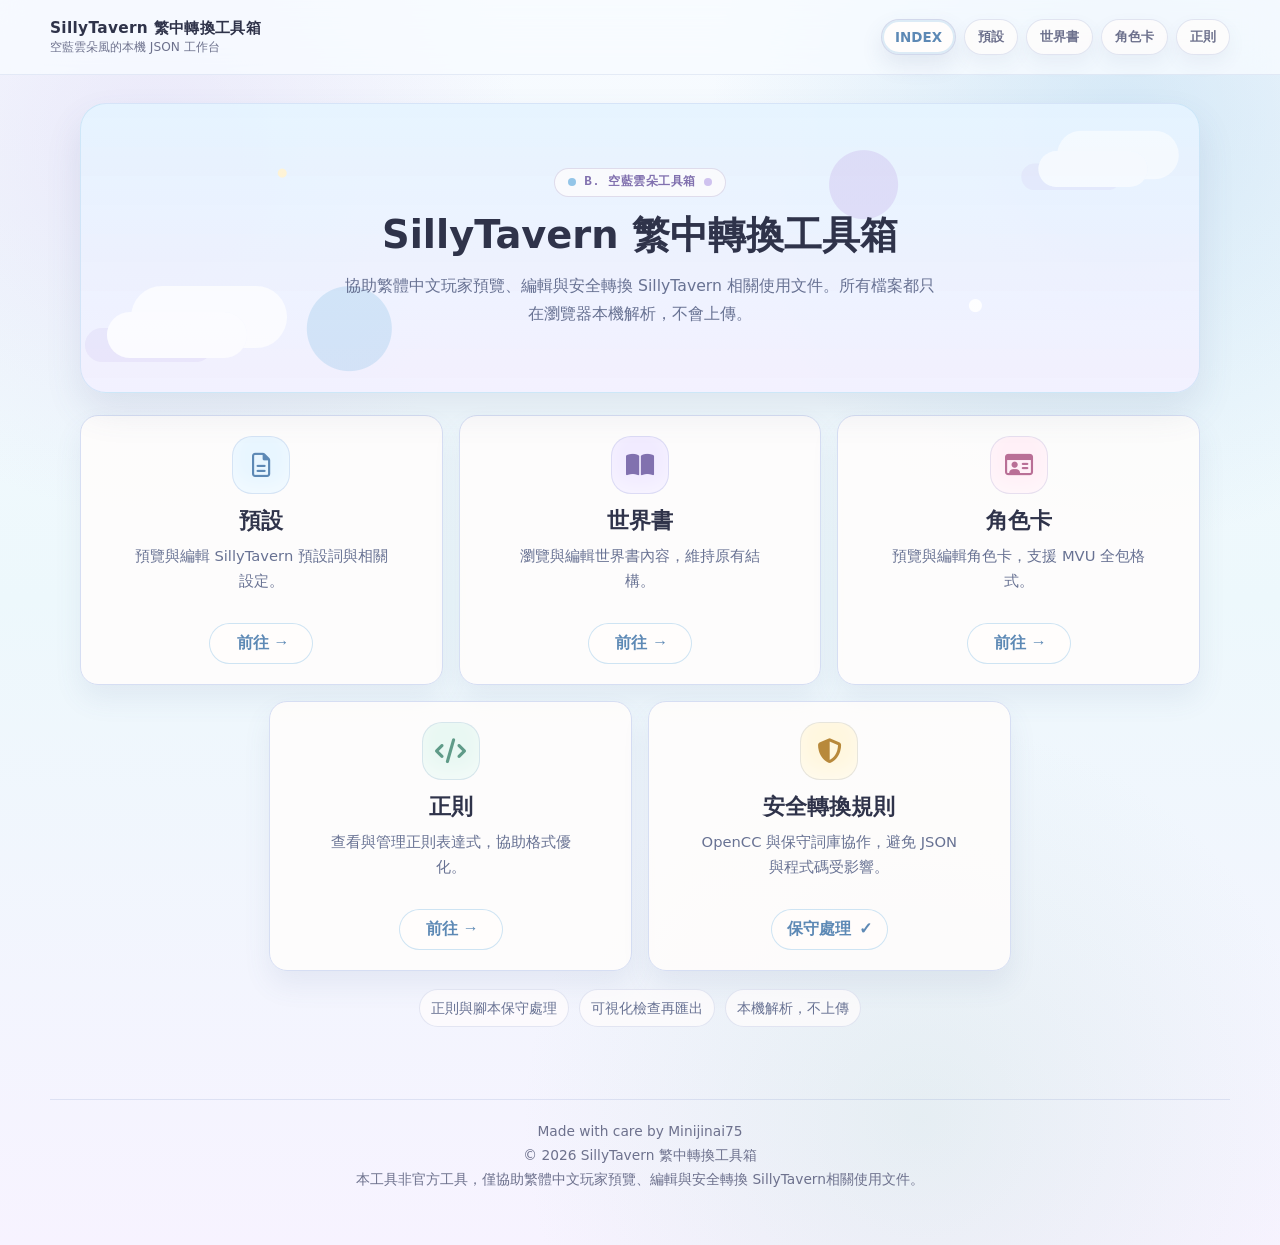
==== commit 0a0aaf0d: "fix: align homepage with cloud concept" ====
--- a/index.html
+++ b/index.html
@@ -5,21 +5,21 @@
   <meta name="viewport" content="width=device-width, initial-scale=1.0">
   <title>SillyTavern 繁中轉換工具箱</title>
   <meta name="description" content="協助繁體中文玩家安全預覽、編輯並轉換簡體中文 SillyTavern 內容。">
+  <link rel="stylesheet" href="https://cdnjs.cloudflare.com/ajax/libs/font-awesome/6.5.1/css/all.min.css">
   <style>
     :root {
-      --home-ink: #2f334a;
-      --home-muted: #6d718d;
+      --home-ink: #273052;
+      --home-muted: #687293;
       --home-line: #d6def3;
-      --home-card: rgba(255, 253, 252, 0.86);
-      --home-card-solid: #fffdfc;
+      --home-card: rgba(255, 253, 252, 0.88);
       --home-blue: #93c5e8;
       --home-blue-dark: #5d89b5;
       --home-lavender: #cfc2ef;
       --home-lavender-dark: #8171af;
+      --home-pink: #ebb7d3;
       --home-mint: #afd8ca;
       --home-cream: #fff3d4;
-      --home-peach: #e9b8a9;
-      --home-shadow: 0 18px 42px rgba(81, 101, 142, 0.13);
+      --home-shadow: 0 18px 36px rgba(81, 101, 142, 0.12);
       --home-mono: "Fira Code", "Cascadia Code", Consolas, monospace;
       --home-sans: "Noto Sans TC", "Yu Gothic UI", "Microsoft JhengHei", system-ui, sans-serif;
     }
@@ -36,406 +36,269 @@
     a { color: inherit; text-decoration: none; }
 
     .shell {
-      width: min(1160px, calc(100% - 32px));
+      width: min(1120px, calc(100% - 32px));
       margin: 0 auto;
-      padding: 30px 0 44px;
-    }
-
-    .hero {
-      display: grid;
-      grid-template-columns: minmax(0, 1.02fr) minmax(310px, 0.98fr);
-      gap: 18px;
-      align-items: stretch;
-      margin-bottom: 18px;
-    }
-
-    .intro,
-    .sky-card,
-    .safety-panel {
-      border: 1px solid var(--home-line);
-      border-radius: 22px;
-      background: var(--home-card);
-      box-shadow: var(--home-shadow);
-    }
-
-    .intro {
+      padding: 28px 0 44px;
+    }
+
+    .concept-hero {
       position: relative;
       overflow: hidden;
-      padding: clamp(24px, 4vw, 42px);
-    }
-
-    .intro::after {
+      min-height: 290px;
+      display: grid;
+      place-items: center;
+      margin-bottom: 22px;
+      border: 1px solid rgba(147, 197, 232, 0.3);
+      border-radius: 26px;
+      background:
+        linear-gradient(180deg, rgba(225, 242, 255, 0.82), rgba(240, 237, 255, 0.78)),
+        rgba(255, 253, 252, 0.72);
+      box-shadow: var(--home-shadow);
+    }
+
+    .concept-hero::before,
+    .concept-hero::after {
       content: "";
       position: absolute;
-      right: 34px;
+      inset: auto;
+      width: 140px;
+      height: 46px;
+      border-radius: 999px;
+      background: rgba(255, 255, 255, 0.76);
+      box-shadow:
+        32px -18px 0 8px rgba(255, 255, 255, 0.72),
+        -28px 10px 0 -6px rgba(207, 194, 239, 0.25);
+      pointer-events: none;
+    }
+
+    .concept-hero::before {
+      left: 26px;
       bottom: 34px;
-      width: 78px;
-      height: 26px;
-      border-radius: 999px;
-      background: rgba(147, 197, 232, 0.26);
-      box-shadow:
-        -22px -12px 0 6px rgba(207, 194, 239, 0.24),
-        24px -10px 0 4px rgba(255, 255, 255, 0.74);
+    }
+
+    .concept-hero::after {
+      right: 36px;
+      top: 42px;
+      transform: scale(0.78);
+      opacity: 0.78;
+    }
+
+    .hero-copy {
+      position: relative;
+      z-index: 1;
+      width: min(720px, calc(100% - 32px));
+      padding: 30px 0;
+      text-align: center;
     }
 
     .eyebrow {
       display: inline-flex;
       align-items: center;
       gap: 8px;
+      margin-bottom: 14px;
+      padding: 7px 13px;
+      border: 1px solid rgba(129, 113, 175, 0.22);
+      border-radius: 999px;
+      background: rgba(255, 253, 252, 0.72);
+      color: var(--home-lavender-dark);
+      font: 800 0.78rem/1 var(--home-mono);
+      letter-spacing: 0.04em;
+    }
+
+    .eyebrow::before,
+    .eyebrow::after {
+      content: "";
+      width: 8px;
+      height: 8px;
+      border-radius: 999px;
+      background: var(--home-blue);
+    }
+
+    .eyebrow::after { background: var(--home-lavender); }
+
+    h1 {
+      margin: 0;
+      font-size: clamp(1.9rem, 3vw, 2.6rem);
+      line-height: 1.24;
+      letter-spacing: 0;
+    }
+
+    .lead {
+      max-width: 600px;
+      margin: 14px auto 0;
+      color: var(--home-muted);
+      font-size: 0.98rem;
+      line-height: 1.78;
+    }
+
+    .soft-sparkles {
+      position: absolute;
+      inset: 0;
+      pointer-events: none;
+      background:
+        radial-gradient(circle at 18% 24%, rgba(255, 243, 212, 0.95) 0 4px, transparent 5px),
+        radial-gradient(circle at 80% 70%, rgba(255, 255, 255, 0.92) 0 6px, transparent 7px),
+        radial-gradient(circle at 70% 28%, rgba(207, 194, 239, 0.45) 0 34px, transparent 35px),
+        radial-gradient(circle at 24% 78%, rgba(147, 197, 232, 0.32) 0 42px, transparent 43px);
+    }
+
+    .tools {
+      display: grid;
+      grid-template-columns: repeat(6, minmax(0, 1fr));
+      gap: 16px;
       margin-bottom: 18px;
-      padding: 8px 12px;
-      border: 1px solid rgba(147, 197, 232, 0.42);
-      border-radius: 999px;
-      background: rgba(232, 246, 255, 0.68);
-      color: var(--home-blue-dark);
-      font-size: 0.78rem;
-      font-weight: 800;
-      letter-spacing: 0.04em;
-    }
-
-    .eyebrow::before {
-      content: "";
-      width: 9px;
-      height: 9px;
-      border-radius: 999px;
-      background: var(--home-lavender);
-      box-shadow: 14px 0 0 rgba(147, 197, 232, 0.78);
-    }
-
-    h1 {
-      max-width: 680px;
-      margin: 0;
-      font-size: clamp(2rem, 4vw, 3.35rem);
-      line-height: 1.14;
-      letter-spacing: 0;
-    }
-
-    .lead {
-      max-width: 650px;
-      margin: 18px 0 0;
-      color: var(--home-muted);
-      font-size: 1rem;
-      line-height: 1.82;
-    }
-
-    .quick-tags {
-      display: flex;
-      flex-wrap: wrap;
-      gap: 9px;
-      margin-top: 24px;
-    }
-
-    .quick-tags span,
-    .tag {
-      display: inline-flex;
-      align-items: center;
-      border: 1px solid rgba(137, 156, 205, 0.26);
-      border-radius: 999px;
-      background: rgba(255, 253, 252, 0.78);
-      color: var(--home-muted);
-      font-size: 0.8rem;
-    }
-
-    .quick-tags span { padding: 7px 11px; }
-    .tag { padding: 5px 9px; }
-
-    .sky-card {
-      position: relative;
-      min-height: 310px;
-      overflow: hidden;
-      padding: 24px;
-      background:
-        linear-gradient(165deg, rgba(232, 246, 255, 0.92), rgba(247, 241, 255, 0.9)),
-        var(--home-card-solid);
-    }
-
-    .cloud {
-      position: absolute;
-      display: block;
-      width: 116px;
-      height: 38px;
-      border-radius: 999px;
-      background: rgba(255, 255, 255, 0.88);
-      box-shadow: 0 12px 30px rgba(81, 101, 142, 0.08);
-    }
-
-    .cloud::before,
-    .cloud::after {
-      content: "";
-      position: absolute;
-      border-radius: 999px;
-      background: inherit;
-    }
-
-    .cloud::before {
-      width: 48px;
-      height: 48px;
-      left: 18px;
-      top: -24px;
-    }
-
-    .cloud::after {
-      width: 62px;
-      height: 62px;
-      right: 15px;
-      top: -32px;
-    }
-
-    .cloud-one {
-      top: 54px;
-      left: 42px;
-      transform: rotate(-4deg);
-    }
-
-    .cloud-two {
-      width: 92px;
-      height: 30px;
-      top: 36px;
-      right: 48px;
-      opacity: 0.72;
-      transform: rotate(3deg);
-    }
-
-    .cloud-three {
-      width: 132px;
-      bottom: 42px;
-      right: 34px;
-      opacity: 0.78;
-      transform: rotate(-2deg);
-    }
-
-    .float-badge {
-      position: absolute;
+    }
+
+    .tool-card {
+      grid-column: span 2;
+      min-height: 270px;
+      display: grid;
+      align-content: space-between;
+      gap: 18px;
+      padding: 20px;
+      border: 1px solid var(--home-line);
+      border-radius: 18px;
+      background: var(--home-card);
+      box-shadow: 0 14px 28px rgba(81, 101, 142, 0.09);
+      transition: transform 0.18s ease, box-shadow 0.18s ease, border-color 0.18s ease;
+    }
+
+    .tool-card:nth-child(4) { grid-column: 2 / span 2; }
+    .tool-card:nth-child(5) { grid-column: 4 / span 2; }
+
+    .tool-card:hover {
+      transform: translateY(-3px);
+      border-color: rgba(147, 197, 232, 0.76);
+      box-shadow: 0 18px 36px rgba(81, 101, 142, 0.15);
+    }
+
+    .tool-card[data-tone="lavender"]:hover { border-color: rgba(207, 194, 239, 0.82); }
+    .tool-card[data-tone="mint"]:hover { border-color: rgba(175, 216, 202, 0.82); }
+    .tool-card[data-tone="pink"]:hover { border-color: rgba(235, 183, 211, 0.82); }
+    .tool-card[data-tone="cream"]:hover { border-color: rgba(255, 211, 141, 0.82); }
+
+    .tool-icon {
+      width: 58px;
+      height: 58px;
       display: grid;
       place-items: center;
-      width: 70px;
-      height: 70px;
-      border: 1px solid rgba(137, 156, 205, 0.22);
-      border-radius: 22px;
-      background: rgba(255, 253, 252, 0.82);
-      color: var(--home-lavender-dark);
-      font-family: var(--home-mono);
-      font-size: 0.72rem;
-      font-weight: 800;
-      box-shadow: 0 14px 28px rgba(81, 101, 142, 0.1);
-    }
-
-    .badge-json { left: 72px; bottom: 70px; }
-    .badge-tw { right: 132px; top: 118px; }
-
-    .mini-board {
-      position: relative;
-      z-index: 1;
-      width: min(310px, 100%);
-      margin: 118px auto 0;
-      border: 1px solid rgba(137, 156, 205, 0.22);
+      margin: 0 auto 14px;
       border-radius: 20px;
-      padding: 18px;
-      background: rgba(255, 253, 252, 0.72);
-      backdrop-filter: blur(10px);
-    }
-
-    .mini-board strong {
-      display: block;
-      margin-bottom: 12px;
-      font-size: 1rem;
-    }
-
-    .mini-board p {
-      margin: 0;
-      color: var(--home-muted);
-      font-size: 0.9rem;
-      line-height: 1.72;
-    }
-
-    .tools {
-      display: grid;
-      grid-template-columns: repeat(4, minmax(0, 1fr));
-      gap: 14px;
-      margin-bottom: 18px;
-    }
-
-    .tool-card {
-      min-height: 292px;
-      display: grid;
-      align-content: space-between;
-      gap: 20px;
-      padding: 20px;
-      border: 1px solid var(--home-line);
-      border-radius: 20px;
-      background: var(--home-card-solid);
-      box-shadow: 0 12px 28px rgba(81, 101, 142, 0.08);
-      transition: transform 0.18s ease, box-shadow 0.18s ease, border-color 0.18s ease;
-    }
-
-    .tool-card:hover {
-      transform: translateY(-4px);
-      border-color: rgba(147, 197, 232, 0.76);
-      box-shadow: 0 18px 38px rgba(81, 101, 142, 0.15);
-    }
-
-    .tool-card[data-tone="lavender"]:hover { border-color: rgba(207, 194, 239, 0.82); }
-    .tool-card[data-tone="mint"]:hover { border-color: rgba(175, 216, 202, 0.82); }
-    .tool-card[data-tone="peach"]:hover { border-color: rgba(233, 184, 169, 0.82); }
-
-    .tool-kicker {
-      display: flex;
-      justify-content: space-between;
-      gap: 12px;
-      align-items: center;
-      color: var(--home-muted);
-      font-family: var(--home-mono);
-      font-size: 0.72rem;
-      text-transform: uppercase;
-    }
-
-    .tool-index {
-      display: inline-grid;
-      place-items: center;
-      min-width: 30px;
-      height: 26px;
-      border-radius: 9px;
+      border: 1px solid rgba(137, 156, 205, 0.2);
       background: #e8f6ff;
       color: var(--home-blue-dark);
-      font-weight: 800;
+      font-size: 1.55rem;
+      box-shadow: inset 0 -8px 18px rgba(255, 255, 255, 0.45);
+    }
+
+    .tool-card[data-tone="lavender"] .tool-icon {
+      background: #f1ebff;
+      color: var(--home-lavender-dark);
+    }
+
+    .tool-card[data-tone="pink"] .tool-icon {
+      background: #fff0f7;
+      color: #b96f96;
+    }
+
+    .tool-card[data-tone="mint"] .tool-icon {
+      background: #e9f8f3;
+      color: #5f9b88;
+    }
+
+    .tool-card[data-tone="cream"] .tool-icon {
+      background: #fff7df;
+      color: #b8893b;
     }
 
     .tool-card h2 {
-      margin: 18px 0 10px;
-      font-size: 1.42rem;
+      margin: 0 0 9px;
+      text-align: center;
+      font-size: 1.35rem;
       line-height: 1.2;
     }
 
     .tool-card p {
-      margin: 0;
+      max-width: 260px;
+      margin: 0 auto;
       color: var(--home-muted);
-      line-height: 1.7;
+      text-align: center;
+      line-height: 1.72;
       font-size: 0.92rem;
-    }
-
-    .tags {
-      display: flex;
-      flex-wrap: wrap;
-      gap: 8px;
-      margin-top: 17px;
     }
 
     .open {
       display: inline-flex;
       align-items: center;
-      justify-content: space-between;
-      gap: 12px;
-      width: 100%;
-      border-radius: 999px;
-      padding: 11px 13px;
-      background: linear-gradient(135deg, #6ea6cf, #8b79bd);
-      color: #fff;
+      justify-content: center;
+      gap: 8px;
+      width: fit-content;
+      min-width: 104px;
+      margin: 0 auto;
+      border: 1px solid rgba(147, 197, 232, 0.45);
+      border-radius: 999px;
+      padding: 9px 15px;
+      background: rgba(255, 253, 252, 0.78);
+      color: var(--home-blue-dark);
       font-weight: 800;
-      box-shadow: 0 10px 22px rgba(81, 101, 142, 0.14);
     }
 
     .open span {
-      width: 24px;
-      height: 24px;
-      display: grid;
-      place-items: center;
-      border-radius: 50%;
-      background: rgba(255, 255, 255, 0.86);
-      color: var(--home-lavender-dark);
       font-family: var(--home-mono);
-    }
-
-    .safety-panel {
-      padding: 20px;
-      display: grid;
-      grid-template-columns: minmax(0, 0.7fr) minmax(0, 1.3fr);
-      gap: 18px;
-      align-items: start;
-    }
-
-    .safety-panel h2 {
-      margin: 0 0 10px;
-      font-size: 1.1rem;
-    }
-
-    .safety-panel p {
-      margin: 0;
+      transform: translateY(-1px);
+    }
+
+    .home-note {
+      display: flex;
+      justify-content: center;
+      gap: 10px;
+      flex-wrap: wrap;
+      margin-top: 2px;
       color: var(--home-muted);
-      line-height: 1.72;
-      font-size: 0.93rem;
-    }
-
-    .rules {
-      display: grid;
-      gap: 10px;
-    }
-
-    .rule {
-      display: grid;
-      grid-template-columns: 34px 1fr;
-      gap: 10px;
-      align-items: start;
-      padding: 12px;
+      font-size: 0.86rem;
+      line-height: 1.6;
+    }
+
+    .home-note span {
       border: 1px solid rgba(137, 156, 205, 0.22);
-      border-radius: 16px;
-      background: rgba(244, 248, 255, 0.78);
-    }
-
-    .rule b {
-      width: 28px;
-      height: 28px;
-      display: grid;
-      place-items: center;
-      border-radius: 10px;
-      background: #e8f6ff;
-      color: var(--home-blue-dark);
-      font-family: var(--home-mono);
-      font-size: 0.74rem;
-    }
-
-    .rule span {
-      color: var(--home-muted);
-      font-size: 0.88rem;
-      line-height: 1.58;
-    }
-
-    @media (max-width: 1020px) {
-      .hero,
-      .safety-panel {
-        grid-template-columns: 1fr;
-      }
-
+      border-radius: 999px;
+      padding: 7px 11px;
+      background: rgba(255, 253, 252, 0.72);
+    }
+
+    @media (max-width: 960px) {
       .tools {
         grid-template-columns: repeat(2, minmax(0, 1fr));
       }
+
+      .tool-card,
+      .tool-card:nth-child(4),
+      .tool-card:nth-child(5) {
+        grid-column: auto;
+      }
     }
 
     @media (max-width: 620px) {
       .shell {
-        width: min(100% - 20px, 1160px);
+        width: min(100% - 20px, 1120px);
         padding-top: 18px;
+      }
+
+      .concept-hero {
+        min-height: 250px;
+        border-radius: 20px;
+      }
+
+      h1 {
+        font-size: clamp(1.6rem, 7vw, 2rem);
       }
 
       .tools {
         grid-template-columns: 1fr;
       }
 
-      .intro,
-      .sky-card,
-      .safety-panel {
-        border-radius: 18px;
-      }
-
-      .sky-card {
-        min-height: 260px;
-      }
-
-      .mini-board {
-        margin-top: 96px;
-      }
-
-      .badge-tw {
-        right: 42px;
+      .tool-card {
+        min-height: 230px;
       }
     }
   </style>
@@ -444,102 +307,69 @@
 </head>
 <body class="toolbox-page toolbox-home">
   <div class="shell">
-    <section class="hero" aria-labelledby="main-title">
-      <div class="intro">
-        <div class="eyebrow">空藍雲朵工具箱</div>
-        <h1 id="main-title">把酒館檔案整理成溫柔好讀的繁中版本</h1>
+    <section class="concept-hero" aria-labelledby="main-title">
+      <div class="soft-sparkles" aria-hidden="true"></div>
+      <div class="hero-copy">
+        <div class="eyebrow">B. 空藍雲朵工具箱</div>
+        <h1 id="main-title">SillyTavern 繁中轉換工具箱</h1>
         <p class="lead">
-          這裡專門協助繁體中文玩家處理 SillyTavern 預設、世界書、角色卡與正則腳本。先拆區塊預覽，再編輯安全文字欄位，最後匯出 JSON，讓轉換過程比較安心。
+          協助繁體中文玩家預覽、編輯與安全轉換 SillyTavern 相關使用文件。所有檔案都只在瀏覽器本機解析，不會上傳。
         </p>
-        <div class="quick-tags" aria-label="工具特色">
-          <span>本機解析，不上傳</span>
-          <span>正則與腳本保守處理</span>
-          <span>可視化檢查再匯出</span>
-        </div>
-      </div>
-
-      <div class="sky-card" aria-label="空藍雲朵裝飾">
-        <span class="cloud cloud-one"></span>
-        <span class="cloud cloud-two"></span>
-        <span class="cloud cloud-three"></span>
-        <span class="float-badge badge-json">JSON</span>
-        <span class="float-badge badge-tw">TW</span>
-        <div class="mini-board">
-          <strong>轉換前先看清楚</strong>
-          <p>把複雜檔案拆成可以閱讀的小區塊，適合逐段修字、確認欄位，再下載整理好的繁中版本。</p>
-        </div>
       </div>
     </section>
 
     <main class="tools" aria-label="工具入口">
       <a class="tool-card" href="preset-viewer.html" data-tone="blue">
         <span>
-          <span class="tool-kicker"><span>Preset</span><span class="tool-index">01</span></span>
+          <span class="tool-icon" aria-hidden="true"><i class="fa-regular fa-file-lines"></i></span>
           <h2>預設</h2>
-          <p>預覽 SillyTavern 預設詞，照 prompt_order 呈現提詞順序，能編輯 prompt 內容並安全轉繁。</p>
-          <span class="tags">
-            <span class="tag">prompts</span>
-            <span class="tag">prompt_order</span>
-            <span class="tag">regex safe</span>
-          </span>
-        </span>
-        <span class="open">開啟預設工具 <span>→</span></span>
+          <p>預覽與編輯 SillyTavern 預設詞與相關設定。</p>
+        </span>
+        <span class="open">前往 <span>→</span></span>
       </a>
 
-      <a class="tool-card" href="worldinfo-viewer.html" data-tone="mint">
-        <span>
-          <span class="tool-kicker"><span>World Info</span><span class="tool-index">02</span></span>
+      <a class="tool-card" href="worldinfo-viewer.html" data-tone="lavender">
+        <span>
+          <span class="tool-icon" aria-hidden="true"><i class="fa-solid fa-book-open"></i></span>
           <h2>世界書</h2>
-          <p>上傳 World Info JSON，依條目檢查 comment、key、content、插入位置與啟用狀態。</p>
-          <span class="tags">
-            <span class="tag">entries</span>
-            <span class="tag">comment / content</span>
-            <span class="tag">keys</span>
-          </span>
-        </span>
-        <span class="open">開啟世界書工具 <span>→</span></span>
+          <p>瀏覽與編輯世界書內容，維持原有結構。</p>
+        </span>
+        <span class="open">前往 <span>→</span></span>
       </a>
 
-      <a class="tool-card" href="character-card-viewer.html" data-tone="lavender">
-        <span>
-          <span class="tool-kicker"><span>Character Card</span><span class="tool-index">03</span></span>
+      <a class="tool-card" href="character-card-viewer.html" data-tone="pink">
+        <span>
+          <span class="tool-icon" aria-hidden="true"><i class="fa-regular fa-id-card"></i></span>
           <h2>角色卡</h2>
-          <p>面向 chara_card_v3 / MVU 全包卡，拆成角色卡、世界書、正則與酒館助手腳本。</p>
-          <span class="tags">
-            <span class="tag">chara_card_v3</span>
-            <span class="tag">MVU</span>
-            <span class="tag">scripts protected</span>
-          </span>
-        </span>
-        <span class="open">開啟角色卡工具 <span>→</span></span>
+          <p>預覽與編輯角色卡，支援 MVU 全包格式。</p>
+        </span>
+        <span class="open">前往 <span>→</span></span>
       </a>
 
-      <a class="tool-card" href="regex-viewer.html" data-tone="peach">
-        <span>
-          <span class="tool-kicker"><span>Regex</span><span class="tool-index">04</span></span>
+      <a class="tool-card" href="regex-viewer.html" data-tone="mint">
+        <span>
+          <span class="tool-icon" aria-hidden="true"><i class="fa-solid fa-code"></i></span>
           <h2>正則</h2>
-          <p>單獨預覽 Regex Script JSON。適合檢查 findRegex、replaceString 與啟用條件，避免美化規則被盲轉破壞。</p>
-          <span class="tags">
-            <span class="tag">findRegex protected</span>
-            <span class="tag">replaceString edit</span>
-            <span class="tag">scriptName</span>
-          </span>
-        </span>
-        <span class="open">開啟正則工具 <span>→</span></span>
+          <p>查看與管理正則表達式，協助格式優化。</p>
+        </span>
+        <span class="open">前往 <span>→</span></span>
       </a>
+
+      <section class="tool-card" data-tone="cream" id="safe-rules">
+        <span>
+          <span class="tool-icon" aria-hidden="true"><i class="fa-solid fa-shield-halved"></i></span>
+          <h2>安全轉換規則</h2>
+          <p>OpenCC 與保守詞庫協作，避免 JSON 與程式碼受影響。</p>
+        </span>
+        <span class="open">保守處理 <span>✓</span></span>
+      </section>
     </main>
 
-    <section class="safety-panel" aria-label="安全轉換規則">
-      <div>
-        <h2>安全轉換規則</h2>
-        <p>OpenCC 負責簡繁字形，詞庫只保留保守的台灣用語；容易誤傷 JSON、英文縮寫、程式碼或美化規則的詞條會避開。</p>
-      </div>
-      <div class="rules">
-        <div class="rule"><b>01</b><span>預設與角色卡裡的正則區預設略過，不會整包盲轉。</span></div>
-        <div class="rule"><b>02</b><span>酒館助手 JavaScript 只給你預覽與編輯，不自動轉換程式碼內容。</span></div>
-        <div class="rule"><b>03</b><span>角色卡與世界書會保留原本 JSON 結構，只改安全文字欄位。</span></div>
-      </div>
-    </section>
+    <div class="home-note" aria-label="安全提示">
+      <span>正則與腳本保守處理</span>
+      <span>可視化檢查再匯出</span>
+      <span>本機解析，不上傳</span>
+    </div>
   </div>
 </body>
 </html>
--- a/assets/toolbox-theme.css
+++ b/assets/toolbox-theme.css
@@ -34,44 +34,6 @@
   font-family: var(--tool-sans) !important;
 }
 
-body.toolbox-page::before,
-body.toolbox-page::after {
-  content: "";
-  position: fixed;
-  z-index: 0;
-  pointer-events: none;
-  border-radius: 999px;
-  background: rgba(255, 255, 255, 0.55);
-  filter: blur(0.2px);
-}
-
-body.toolbox-page::before {
-  width: 220px;
-  height: 74px;
-  top: 138px;
-  left: -82px;
-  box-shadow:
-    58px -24px 0 8px rgba(255, 255, 255, 0.52),
-    118px 2px 0 15px rgba(255, 255, 255, 0.42),
-    72px 36px 0 -2px rgba(207, 194, 239, 0.18);
-}
-
-body.toolbox-page::after {
-  width: 260px;
-  height: 88px;
-  right: -92px;
-  bottom: 84px;
-  box-shadow:
-    -70px -26px 0 12px rgba(255, 255, 255, 0.48),
-    -132px 16px 0 8px rgba(255, 255, 255, 0.34),
-    -78px 42px 0 -2px rgba(147, 197, 232, 0.2);
-}
-
-body.toolbox-page > * {
-  position: relative;
-  z-index: 1;
-}
-
 .toolbox-nav {
   position: sticky;
   top: 0;
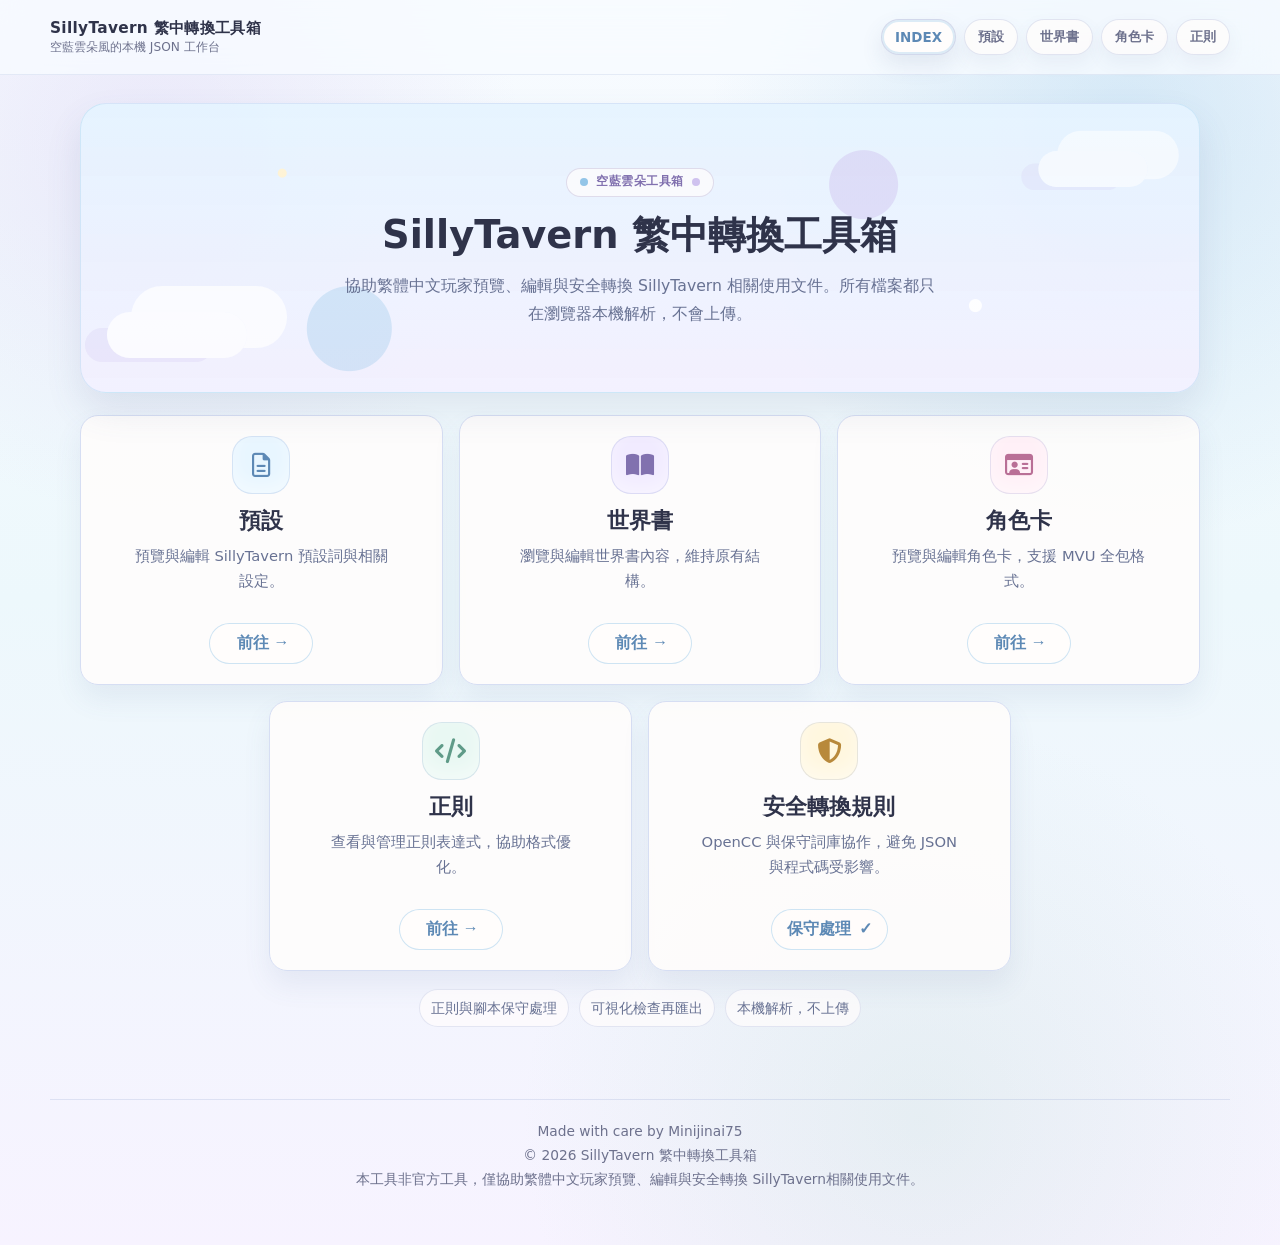
==== commit 46c151b5: "Update index.html" ====
--- a/index.html
+++ b/index.html
@@ -310,7 +310,7 @@
     <section class="concept-hero" aria-labelledby="main-title">
       <div class="soft-sparkles" aria-hidden="true"></div>
       <div class="hero-copy">
-        <div class="eyebrow">B. 空藍雲朵工具箱</div>
+        <div class="eyebrow">空藍雲朵工具箱</div>
         <h1 id="main-title">SillyTavern 繁中轉換工具箱</h1>
         <p class="lead">
           協助繁體中文玩家預覽、編輯與安全轉換 SillyTavern 相關使用文件。所有檔案都只在瀏覽器本機解析，不會上傳。
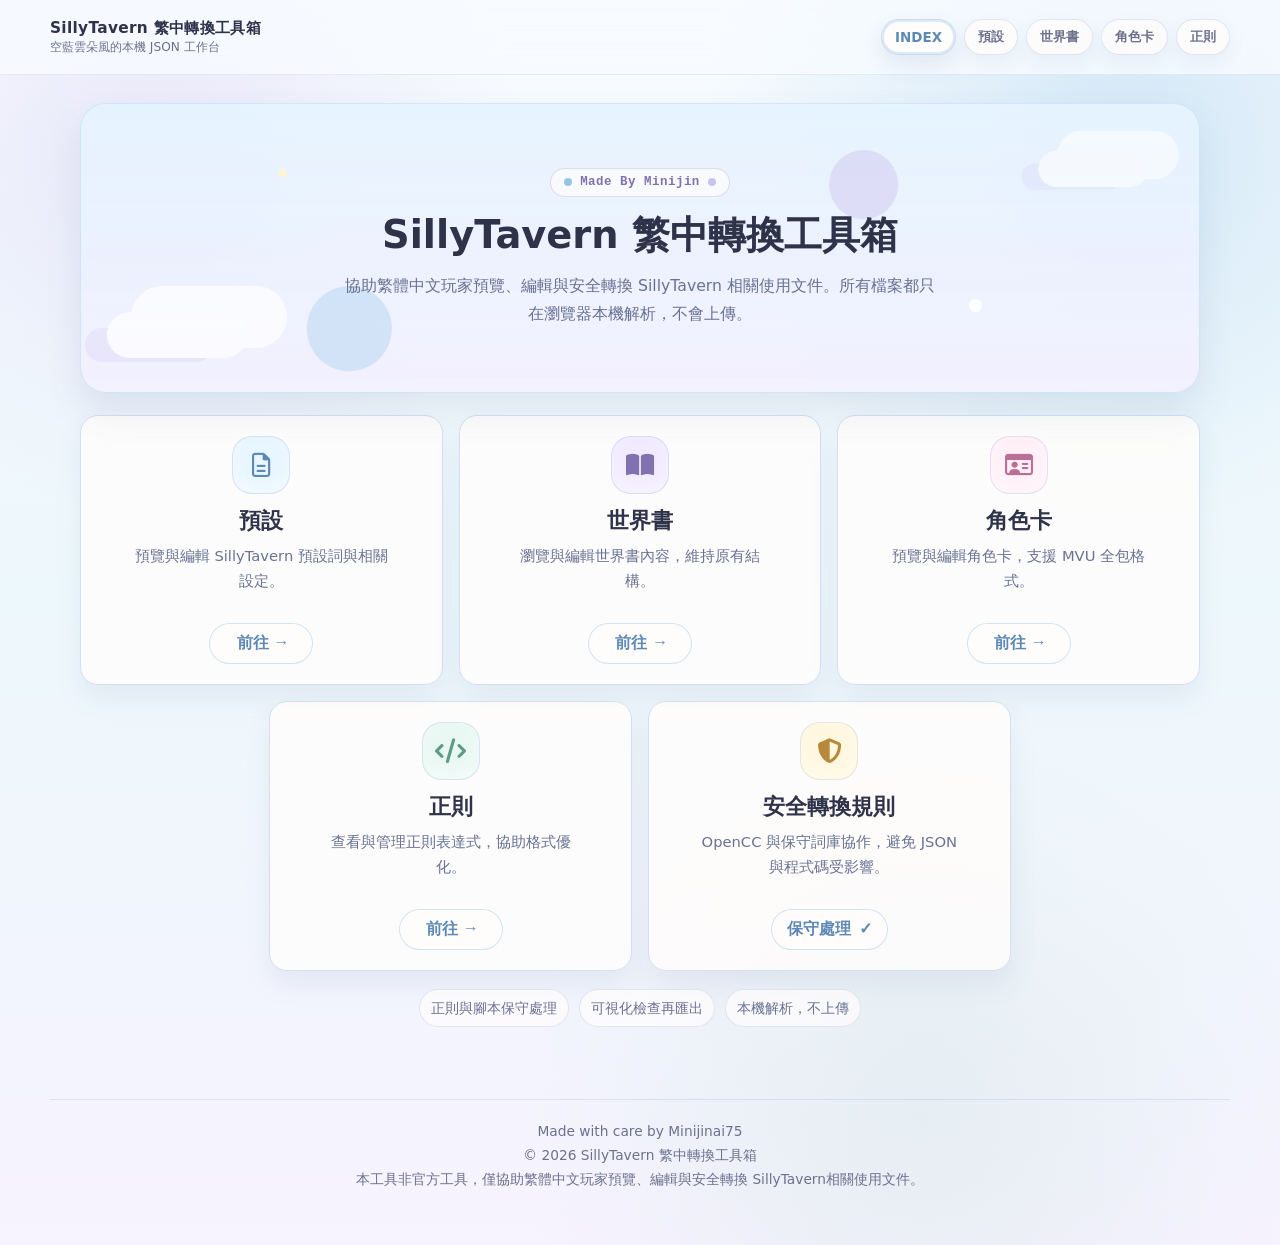
==== commit 293ff2d0: "Update index.html" ====
--- a/index.html
+++ b/index.html
@@ -310,7 +310,7 @@
     <section class="concept-hero" aria-labelledby="main-title">
       <div class="soft-sparkles" aria-hidden="true"></div>
       <div class="hero-copy">
-        <div class="eyebrow">空藍雲朵工具箱</div>
+        <div class="eyebrow">Made By Minijin</div>
         <h1 id="main-title">SillyTavern 繁中轉換工具箱</h1>
         <p class="lead">
           協助繁體中文玩家預覽、編輯與安全轉換 SillyTavern 相關使用文件。所有檔案都只在瀏覽器本機解析，不會上傳。
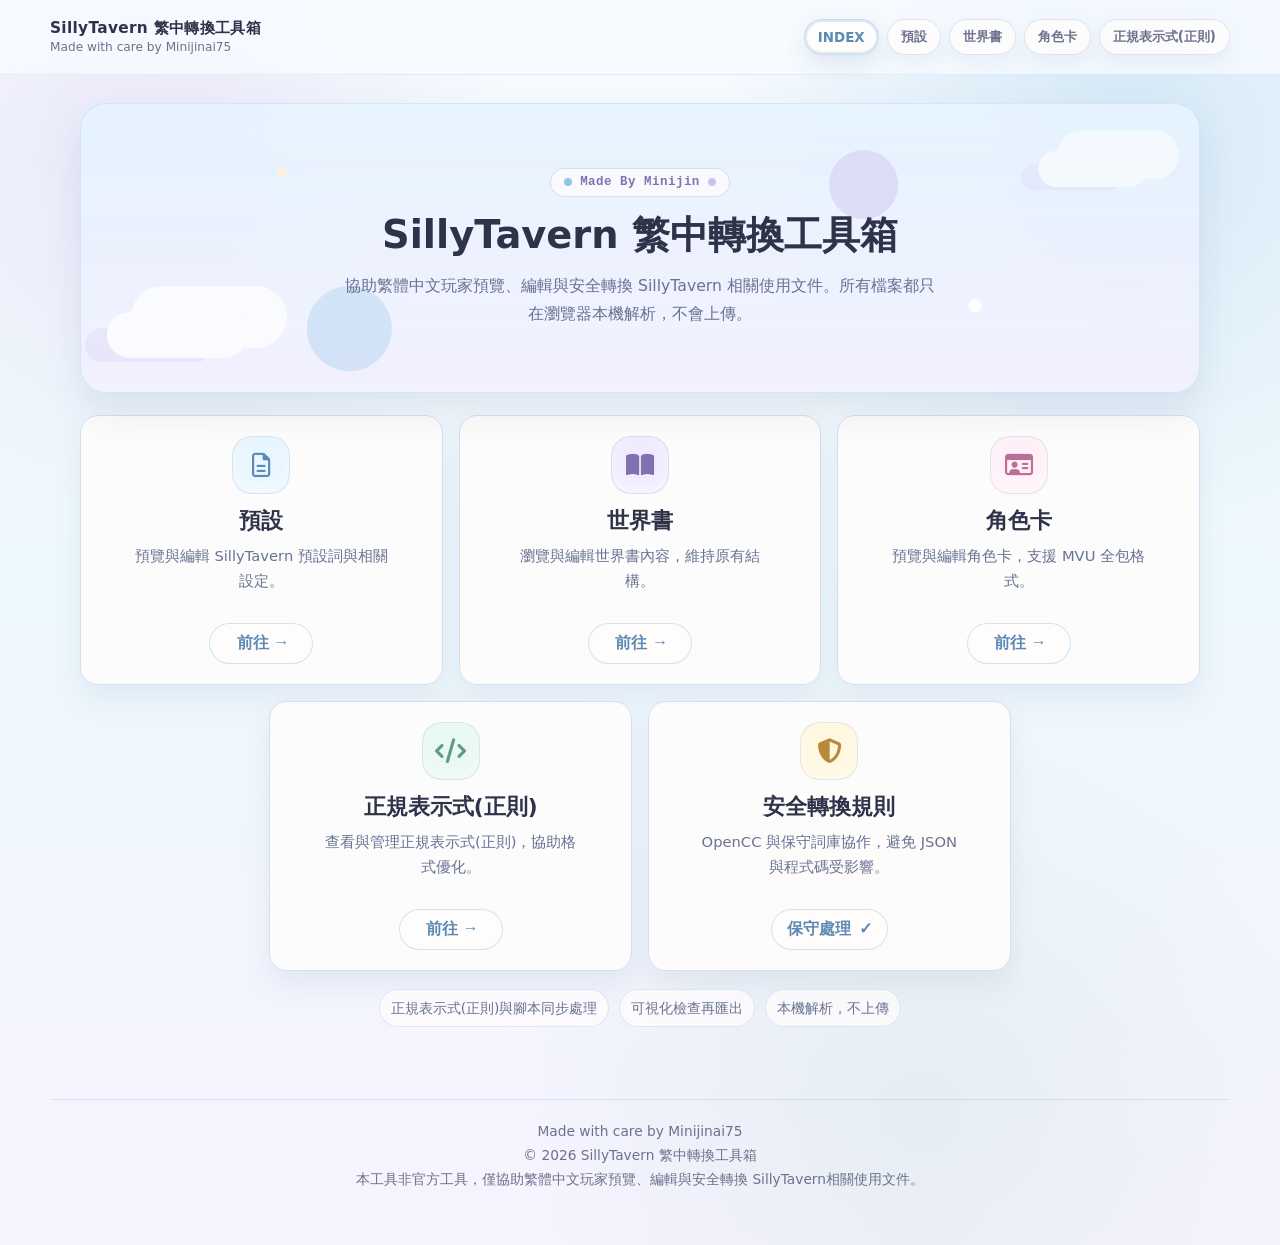
==== commit e65c6f5f: "Improve conversion consistency across ST tools" ====
--- a/index.html
+++ b/index.html
@@ -349,8 +349,8 @@
       <a class="tool-card" href="regex-viewer.html" data-tone="mint">
         <span>
           <span class="tool-icon" aria-hidden="true"><i class="fa-solid fa-code"></i></span>
-          <h2>正則</h2>
-          <p>查看與管理正則表達式，協助格式優化。</p>
+          <h2>正規表示式(正則)</h2>
+          <p>查看與管理正規表示式(正則)，協助格式優化。</p>
         </span>
         <span class="open">前往 <span>→</span></span>
       </a>
@@ -366,7 +366,7 @@
     </main>
 
     <div class="home-note" aria-label="安全提示">
-      <span>正則與腳本保守處理</span>
+      <span>正規表示式(正則)與腳本同步處理</span>
       <span>可視化檢查再匯出</span>
       <span>本機解析，不上傳</span>
     </div>
